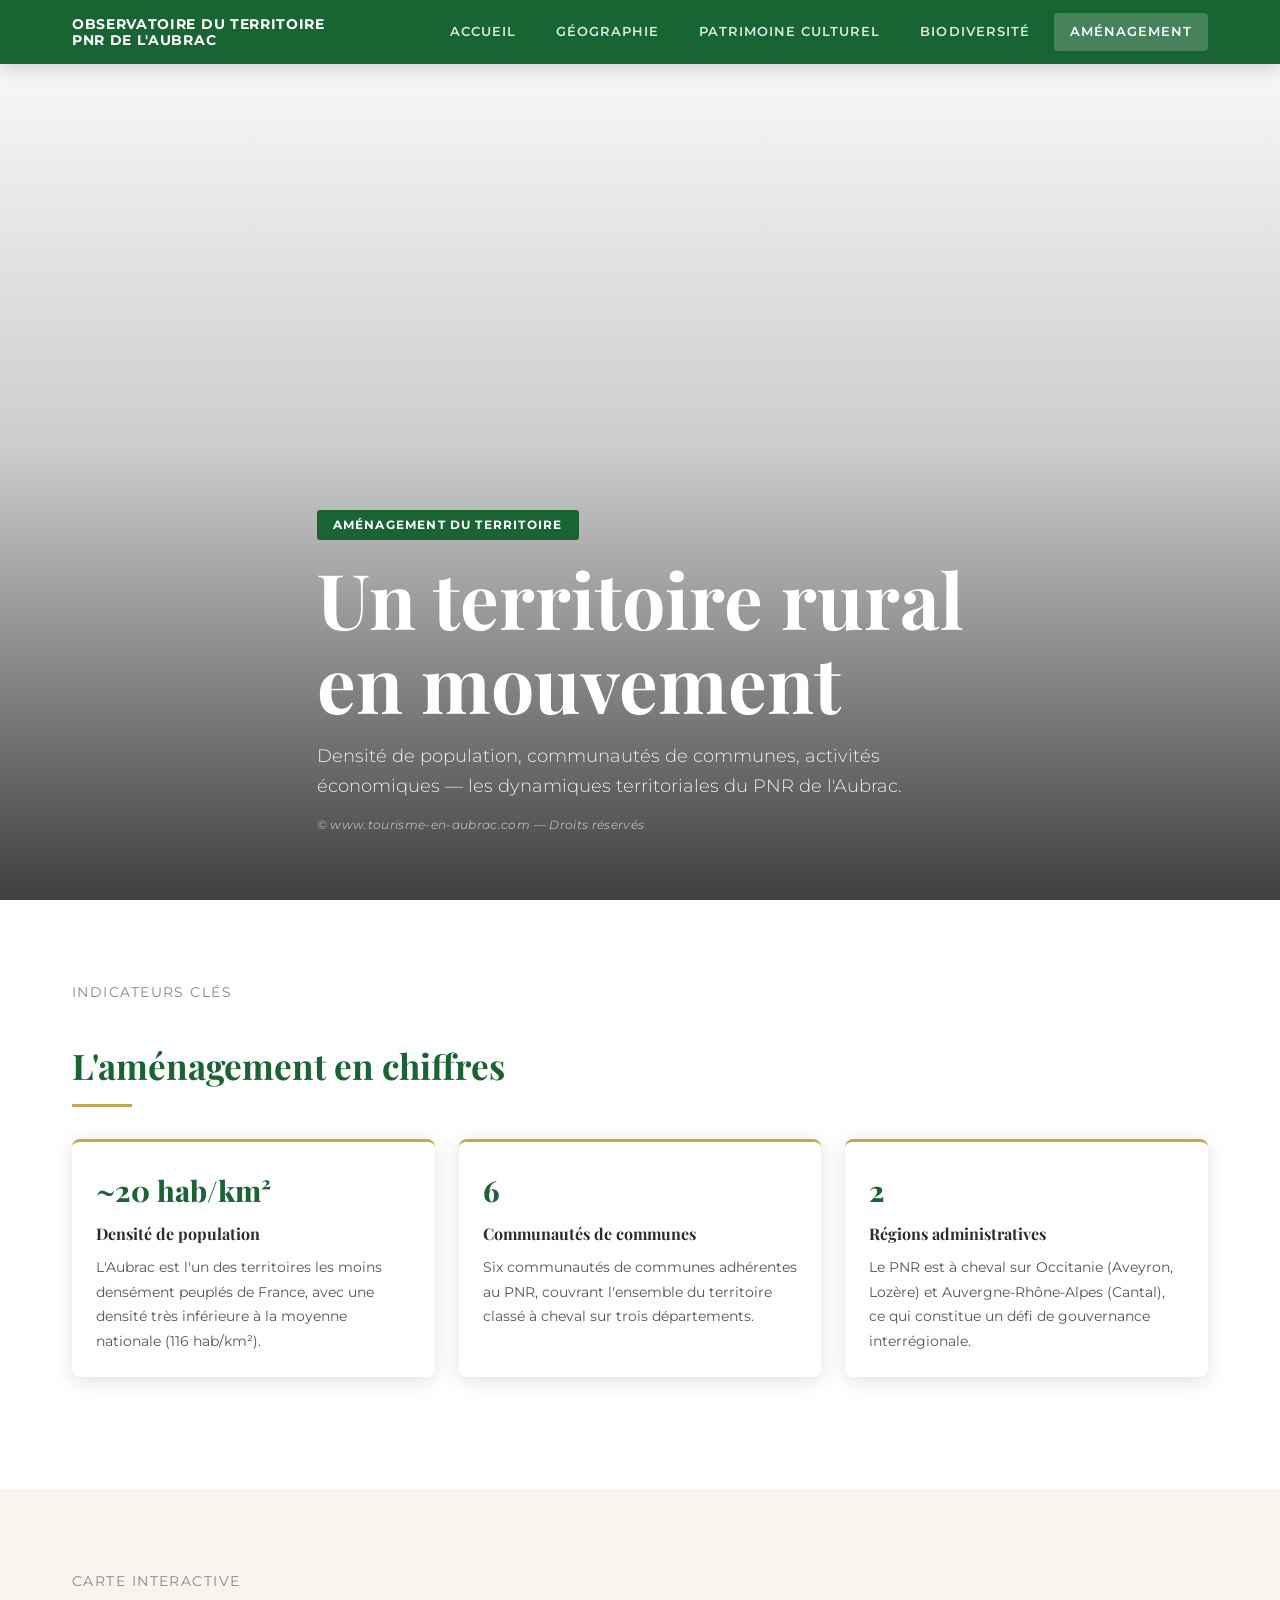
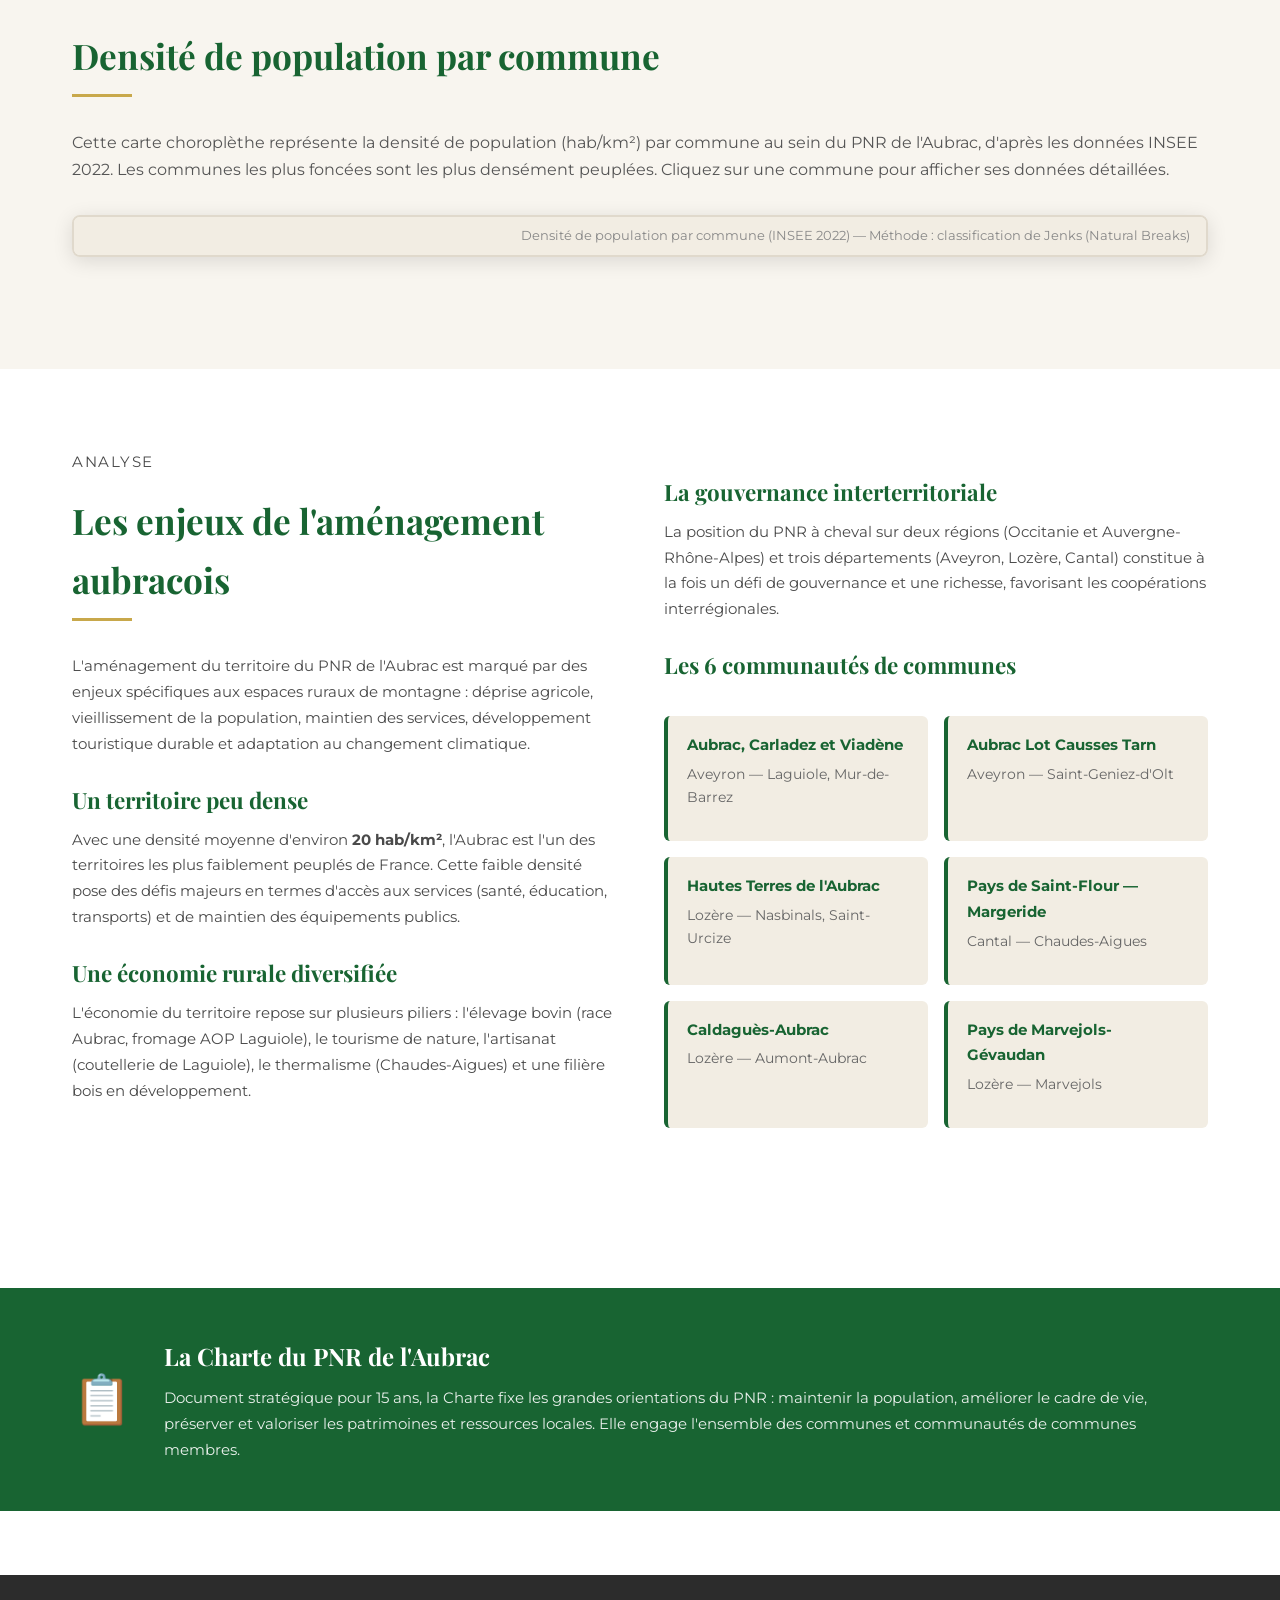
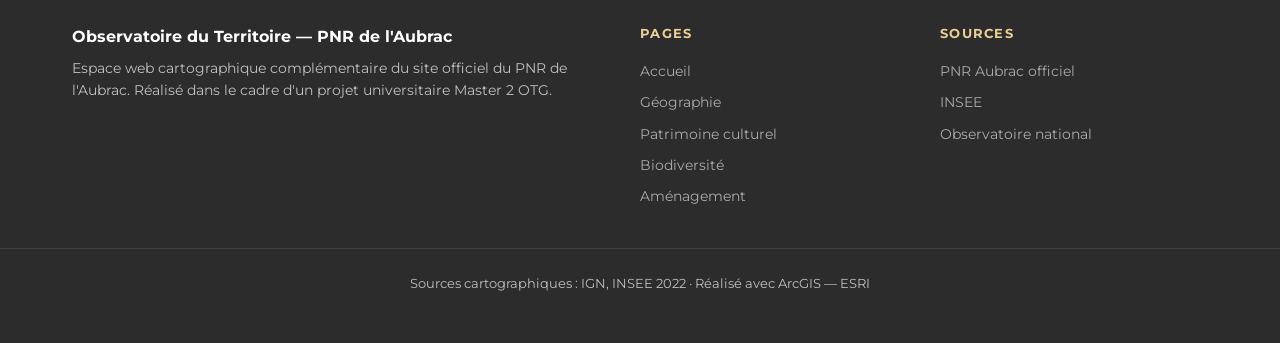
==== amenagement.html @ 27435a7b "Add files via upload" ====
<!DOCTYPE html>
<html lang="fr">
<head>
  <meta charset="UTF-8">
  <meta name="viewport" content="width=device-width, initial-scale=1.0">
  <title>Aménagement — Observatoire PNR Aubrac</title>
  <link rel="stylesheet" href="style.css">
  <script type="module" src="https://js.arcgis.com/5.0/embeddable-components/"></script>
  <style>
    .hero { background-image: url('amenagement.webp'); }
    .amenagement-grid {
      display: grid;
      grid-template-columns: repeat(3, 1fr);
      gap: 1.5rem;
      margin: 2rem 0;
    }
    .amen-card {
      background: var(--blanc);
      border-radius: 8px;
      padding: 1.5rem;
      box-shadow: var(--ombre);
      border-top: 3px solid var(--or-fonce);
    }
    .amen-card h4 {
      font-family: 'Playfair Display', serif;
      color: var(--anthracite);
      margin-bottom: 0.5rem;
    }
    .amen-card p { font-size: 0.9rem; color: #555; }
    .amen-card .amen-val {
      font-size: 1.8rem;
      font-weight: 800;
      color: var(--vert);
      font-family: 'Playfair Display', serif;
      margin-bottom: 0.3rem;
    }
    .epci-grid {
      display: grid;
      grid-template-columns: repeat(2, 1fr);
      gap: 1rem;
      margin: 2rem 0;
    }
    .epci-item {
      background: var(--fond2);
      border-radius: 6px;
      padding: 1rem 1.2rem;
      border-left: 4px solid var(--vert);
    }
    .epci-item h5 { font-size: 0.95rem; color: var(--vert); margin-bottom: 0.3rem; }
    .epci-item p { font-size: 0.85rem; color: #666; }
    @media (max-width: 768px) {
      .amenagement-grid { grid-template-columns: 1fr; }
      .epci-grid { grid-template-columns: 1fr; }
    }
  </style>
</head>
<body>

<nav>
  <div class="nav-inner">
    <a href="index.html" class="nav-logo">
      <span>Observatoire du Territoire<br>PNR de l'Aubrac</span>
    </a>
    <div class="nav-links">
      <a href="index.html">Accueil</a>
      <a href="geographie.html">Géographie</a>
      <a href="patrimoine.html">Patrimoine culturel</a>
      <a href="biodiversite.html">Biodiversité</a>
      <a href="amenagement.html" class="active">Aménagement</a>
    </div>
  </div>
</nav>

<div class="hero">
  <div class="hero-content">
    <div class="hero-tag">Aménagement du territoire</div>
    <h1>Un territoire rural<br>en mouvement</h1>
    <p>Densité de population, communautés de communes, activités économiques — les dynamiques territoriales du PNR de l'Aubrac.</p>
    <div class="hero-credit">© www.tourisme-en-aubrac.com — Droits réservés</div>
  </div>
</div>

<!-- INDICATEURS -->
<section>
  <div class="container">
    <p class="section-subtitle">Indicateurs clés</p>
    <h2 class="section-title">L'aménagement en chiffres</h2>
    <div class="divider"></div>
    <div class="amenagement-grid">
      <div class="amen-card">
        <div class="amen-val">~20 hab/km²</div>
        <h4>Densité de population</h4>
        <p>L'Aubrac est l'un des territoires les moins densément peuplés de France, avec une densité très inférieure à la moyenne nationale (116 hab/km²).</p>
      </div>
      <div class="amen-card">
        <div class="amen-val">6</div>
        <h4>Communautés de communes</h4>
        <p>Six communautés de communes adhérentes au PNR, couvrant l'ensemble du territoire classé à cheval sur trois départements.</p>
      </div>
      <div class="amen-card">
        <div class="amen-val">2</div>
        <h4>Régions administratives</h4>
        <p>Le PNR est à cheval sur Occitanie (Aveyron, Lozère) et Auvergne-Rhône-Alpes (Cantal), ce qui constitue un défi de gouvernance interrégionale.</p>
      </div>
    </div>
  </div>
</section>

<!-- CARTE DENSITE -->
<section class="bg-fond">
  <div class="container">
    <p class="section-subtitle">Carte interactive</p>
    <h2 class="section-title">Densité de population par commune</h2>
    <div class="divider"></div>
    <p style="margin-bottom: 1rem; color: #555;">Cette carte choroplèthe représente la densité de population (hab/km²) par commune au sein du PNR de l'Aubrac, d'après les données INSEE 2022. Les communes les plus foncées sont les plus densément peuplées. Cliquez sur une commune pour afficher ses données détaillées.</p>
    <div class="map-container">
      <arcgis-embedded-map style="height:560px;width:100%;" item-id="248b8f6dfb3a4e38876e20fac63f4cb3" theme="dark" heading-enabled legend-enabled time-zone-label-enabled center="2.738655872131836,44.64039317508612" scale="577790.554289" portal-url="https://unistra.maps.arcgis.com"></arcgis-embedded-map>
      <div class="map-caption">Densité de population par commune (INSEE 2022) — Méthode : classification de Jenks (Natural Breaks)</div>
    </div>
  </div>
</section>

<!-- TEXTE -->
<section>
  <div class="container">
    <div class="two-col">
      <div class="text-block">
        <p class="section-subtitle">Analyse</p>
        <h2 class="section-title">Les enjeux de l'aménagement aubracois</h2>
        <div class="divider"></div>
        <p>L'aménagement du territoire du PNR de l'Aubrac est marqué par des enjeux spécifiques aux espaces ruraux de montagne : déprise agricole, vieillissement de la population, maintien des services, développement touristique durable et adaptation au changement climatique.</p>
        <h3>Un territoire peu dense</h3>
        <p>Avec une densité moyenne d'environ <strong>20 hab/km²</strong>, l'Aubrac est l'un des territoires les plus faiblement peuplés de France. Cette faible densité pose des défis majeurs en termes d'accès aux services (santé, éducation, transports) et de maintien des équipements publics.</p>
        <h3>Une économie rurale diversifiée</h3>
        <p>L'économie du territoire repose sur plusieurs piliers : l'élevage bovin (race Aubrac, fromage AOP Laguiole), le tourisme de nature, l'artisanat (coutellerie de Laguiole), le thermalisme (Chaudes-Aigues) et une filière bois en développement.</p>
      </div>
      <div class="text-block">
        <h3>La gouvernance interterritoriale</h3>
        <p>La position du PNR à cheval sur deux régions (Occitanie et Auvergne-Rhône-Alpes) et trois départements (Aveyron, Lozère, Cantal) constitue à la fois un défi de gouvernance et une richesse, favorisant les coopérations interrégionales.</p>
        <h3>Les 6 communautés de communes</h3>
        <div class="epci-grid">
          <div class="epci-item">
            <h5>Aubrac, Carladez et Viadène</h5>
            <p>Aveyron — Laguiole, Mur-de-Barrez</p>
          </div>
          <div class="epci-item">
            <h5>Aubrac Lot Causses Tarn</h5>
            <p>Aveyron — Saint-Geniez-d'Olt</p>
          </div>
          <div class="epci-item">
            <h5>Hautes Terres de l'Aubrac</h5>
            <p>Lozère — Nasbinals, Saint-Urcize</p>
          </div>
          <div class="epci-item">
            <h5>Pays de Saint-Flour — Margeride</h5>
            <p>Cantal — Chaudes-Aigues</p>
          </div>
          <div class="epci-item">
            <h5>Caldaguès-Aubrac</h5>
            <p>Lozère — Aumont-Aubrac</p>
          </div>
          <div class="epci-item">
            <h5>Pays de Marvejols-Gévaudan</h5>
            <p>Lozère — Marvejols</p>
          </div>
        </div>
      </div>
    </div>
  </div>
</section>

<!-- CHARTE PNR -->
<div class="info-band">
  <div class="container">
    <div class="info-band-icon">📋</div>
    <div>
      <h3>La Charte du PNR de l'Aubrac</h3>
      <p>Document stratégique pour 15 ans, la Charte fixe les grandes orientations du PNR : maintenir la population, améliorer le cadre de vie, préserver et valoriser les patrimoines et ressources locales. Elle engage l'ensemble des communes et communautés de communes membres.</p>
    </div>
  </div>
</div>

<footer>
  <div class="footer-inner">
    <div class="footer-brand">
      <h4>Observatoire du Territoire — PNR de l'Aubrac</h4>
      <p>Espace web cartographique complémentaire du site officiel du PNR de l'Aubrac. Réalisé dans le cadre d'un projet universitaire Master 2 OTG.</p>
    </div>
    <div class="footer-links">
      <h5>Pages</h5>
      <a href="index.html">Accueil</a>
      <a href="geographie.html">Géographie</a>
      <a href="patrimoine.html">Patrimoine culturel</a>
      <a href="biodiversite.html">Biodiversité</a>
      <a href="amenagement.html">Aménagement</a>
    </div>
    <div class="footer-links">
      <h5>Sources</h5>
      <a href="https://www.parc-naturel-aubrac.fr" target="_blank">PNR Aubrac officiel</a>
      <a href="https://www.insee.fr" target="_blank">INSEE</a>
      <a href="https://www.observatoire-des-territoires.gouv.fr" target="_blank">Observatoire national</a>
    </div>
  </div>
  <div class="footer-bottom">
    <p>Sources cartographiques : IGN, INSEE 2022 · Réalisé avec ArcGIS — ESRI</p>
  </div>
</footer>

<script src="nav.js"></script>
</body>
</html>
---- style.css ----
@import url('https://fonts.googleapis.com/css2?family=Montserrat:wght@300;400;500;600;700;800&family=Playfair+Display:ital,wght@0,400;0,700;1,400&display=swap');

:root {
  --vert: #186432;
  --vert-fonce: #0f4020;
  --vert-clair: #2a9d4e;
  --or: #EAD096;
  --or-fonce: #c8a84b;
  --anthracite: #2C2C2C;
  --gris: #363636;
  --blanc: #FFFFFF;
  --fond: #f8f5ef;
  --fond2: #f2ede3;
  --ombre: 0 4px 20px rgba(0,0,0,0.12);
  --transition: all 0.3s ease;
}

* { margin: 0; padding: 0; box-sizing: border-box; }
html { scroll-behavior: smooth; }
body { font-family: 'Montserrat', sans-serif; color: var(--gris); background: var(--blanc); line-height: 1.7; }

/* NAV */
nav {
  position: fixed; top: 0; left: 0; right: 0; z-index: 1000;
  background: var(--vert);
  box-shadow: 0 2px 20px rgba(0,0,0,0.2);
}
.nav-inner {
  max-width: 1200px; margin: 0 auto;
  display: flex; align-items: center; justify-content: space-between;
  padding: 0 2rem; height: 64px;
}
.nav-logo {
  display: flex; align-items: center; gap: 12px;
  text-decoration: none; color: var(--blanc);
}
.nav-logo img { height: 40px; }
.nav-logo span { font-weight: 700; font-size: 0.85rem; letter-spacing: 0.05em; text-transform: uppercase; line-height: 1.2; }
.nav-links { display: flex; gap: 0.5rem; }
.nav-links a {
  color: rgba(255,255,255,0.85); text-decoration: none;
  padding: 0.5rem 1rem; border-radius: 4px;
  font-size: 0.8rem; font-weight: 600; letter-spacing: 0.08em; text-transform: uppercase;
  transition: var(--transition);
}
.nav-links a:hover, .nav-links a.active {
  background: rgba(255,255,255,0.15); color: var(--blanc);
}
.nav-links a.active { background: rgba(255,255,255,0.2); }

/* HERO */
.hero {
  height: 100vh; min-height: 600px;
  background-size: cover; background-position: center; background-attachment: fixed;
  position: relative; display: flex; align-items: flex-end;
  padding-bottom: 4rem;
}
.hero::before {
  content: ''; position: absolute; inset: 0;
  background: linear-gradient(to top, rgba(0,0,0,0.75) 0%, rgba(0,0,0,0.2) 50%, transparent 100%);
}
.hero-content { position: relative; max-width: 1200px; margin: 0 auto; padding: 0 2rem; color: var(--blanc); }
.hero-tag {
  display: inline-block; background: var(--vert); color: var(--blanc);
  padding: 0.3rem 1rem; border-radius: 3px;
  font-size: 0.75rem; font-weight: 700; letter-spacing: 0.1em; text-transform: uppercase;
  margin-bottom: 1rem;
}
.hero h1 { font-family: 'Playfair Display', serif; font-size: clamp(2.5rem, 6vw, 5rem); line-height: 1.1; margin-bottom: 1rem; }
.hero p { font-size: 1.1rem; max-width: 600px; opacity: 0.9; font-weight: 300; }
.hero-credit {
  margin-top: 1rem;
  font-size: 0.72rem;
  opacity: 0.6;
  font-style: italic;
  letter-spacing: 0.03em;
}

/* SECTIONS */
section { padding: 5rem 0; }
.container { max-width: 1200px; margin: 0 auto; padding: 0 2rem; }
.section-title {
  font-family: 'Playfair Display', serif;
  font-size: 2.2rem; color: var(--vert); margin-bottom: 0.5rem;
}
.section-subtitle { color: #888; font-size: 0.9rem; letter-spacing: 0.1em; text-transform: uppercase; margin-bottom: 2rem; }
.divider { width: 60px; height: 3px; background: var(--or-fonce); margin-bottom: 2rem; }

/* CARDS */
.cards-grid { display: grid; grid-template-columns: repeat(auto-fit, minmax(280px, 1fr)); gap: 1.5rem; margin-top: 2rem; }
.card {
  background: var(--blanc); border-radius: 8px;
  box-shadow: var(--ombre); overflow: hidden;
  transition: var(--transition); text-decoration: none; color: inherit;
}
.card:hover { transform: translateY(-4px); box-shadow: 0 12px 40px rgba(0,0,0,0.15); }
.card-img { height: 200px; background-size: cover; background-position: center; }
.card-body { padding: 1.5rem; }
.card-tag { font-size: 0.7rem; font-weight: 700; letter-spacing: 0.1em; text-transform: uppercase; color: var(--vert); margin-bottom: 0.5rem; }
.card-title { font-family: 'Playfair Display', serif; font-size: 1.3rem; color: var(--anthracite); margin-bottom: 0.5rem; }
.card-text { font-size: 0.9rem; color: #666; }
.card-arrow { display: inline-flex; align-items: center; gap: 0.5rem; margin-top: 1rem; font-size: 0.85rem; font-weight: 600; color: var(--vert); }

/* IFRAME */
.map-container {
  border-radius: 8px; overflow: hidden;
  box-shadow: var(--ombre); margin: 2rem 0;
  border: 2px solid #e0d9cc;
}
.map-container iframe { width: 100%; display: block; border: none; }
.map-caption { font-size: 0.8rem; color: #888; text-align: right; padding: 0.5rem 1rem; background: var(--fond2); }

/* TWO-COL */
.two-col { display: grid; grid-template-columns: 1fr 1fr; gap: 3rem; align-items: start; }
.two-col-wide { display: grid; grid-template-columns: 1fr 2fr; gap: 3rem; align-items: start; }
@media (max-width: 768px) {
  .two-col, .two-col-wide { grid-template-columns: 1fr; }
  .nav-links { display: none; }
}

/* CHIFFRES CLES */
.stats-grid { display: grid; grid-template-columns: repeat(auto-fit, minmax(160px, 1fr)); gap: 1rem; margin: 2rem 0; }
.stat-card {
  background: var(--vert); color: var(--blanc);
  padding: 1.5rem 1rem; border-radius: 8px; text-align: center;
}
.stat-number { font-family: 'Playfair Display', serif; font-size: 2.5rem; font-weight: 700; color: var(--or); line-height: 1; }
.stat-unit { font-size: 1rem; color: var(--or); }
.stat-label { font-size: 0.75rem; text-transform: uppercase; letter-spacing: 0.08em; margin-top: 0.5rem; opacity: 0.85; }

/* TEXTE */
.text-block p { margin-bottom: 1rem; font-size: 0.95rem; color: #4a4a4a; }
.text-block h3 { font-family: 'Playfair Display', serif; font-size: 1.4rem; color: var(--vert); margin: 1.5rem 0 0.5rem; }
.text-block ul { padding-left: 1.5rem; margin-bottom: 1rem; }
.text-block ul li { margin-bottom: 0.4rem; font-size: 0.95rem; }

/* BANDEAU INFO */
.info-band {
  background: var(--vert); color: var(--blanc);
  padding: 3rem 0; margin: 3rem 0;
}
.info-band .container { display: flex; align-items: center; gap: 2rem; }
.info-band-icon { font-size: 3rem; flex-shrink: 0; }
.info-band h3 { font-family: 'Playfair Display', serif; font-size: 1.5rem; margin-bottom: 0.5rem; }
.info-band p { opacity: 0.9; font-size: 0.95rem; }

/* FOOTER */
footer {
  background: var(--anthracite); color: rgba(255,255,255,0.7);
  padding: 3rem 0; margin-top: 4rem;
}
.footer-inner {
  max-width: 1200px; margin: 0 auto; padding: 0 2rem;
  display: grid; grid-template-columns: 2fr 1fr 1fr; gap: 2rem;
}
.footer-brand h4 { color: var(--blanc); font-size: 1rem; margin-bottom: 0.5rem; }
.footer-brand p { font-size: 0.85rem; line-height: 1.6; }
.footer-links h5 { color: var(--or); font-size: 0.8rem; text-transform: uppercase; letter-spacing: 0.1em; margin-bottom: 1rem; }
.footer-links a { display: block; color: rgba(255,255,255,0.6); text-decoration: none; font-size: 0.85rem; margin-bottom: 0.5rem; transition: var(--transition); }
.footer-links a:hover { color: var(--blanc); }
.footer-bottom { border-top: 1px solid rgba(255,255,255,0.1); margin-top: 2rem; padding-top: 1.5rem; text-align: center; font-size: 0.8rem; }
@media (max-width: 768px) { .footer-inner { grid-template-columns: 1fr; } }

/* BG SECTIONS */
.bg-fond { background: var(--fond); }
.bg-fond2 { background: var(--fond2); }
.bg-vert { background: var(--vert); color: var(--blanc); }
.bg-vert .section-title { color: var(--or); }

/* BADGE */
.badge {
  display: inline-block; padding: 0.3rem 0.8rem; border-radius: 20px;
  font-size: 0.75rem; font-weight: 600; letter-spacing: 0.05em;
}
.badge-vert { background: rgba(24,100,50,0.1); color: var(--vert); }
.badge-or { background: rgba(234,208,150,0.3); color: #7a6020; }
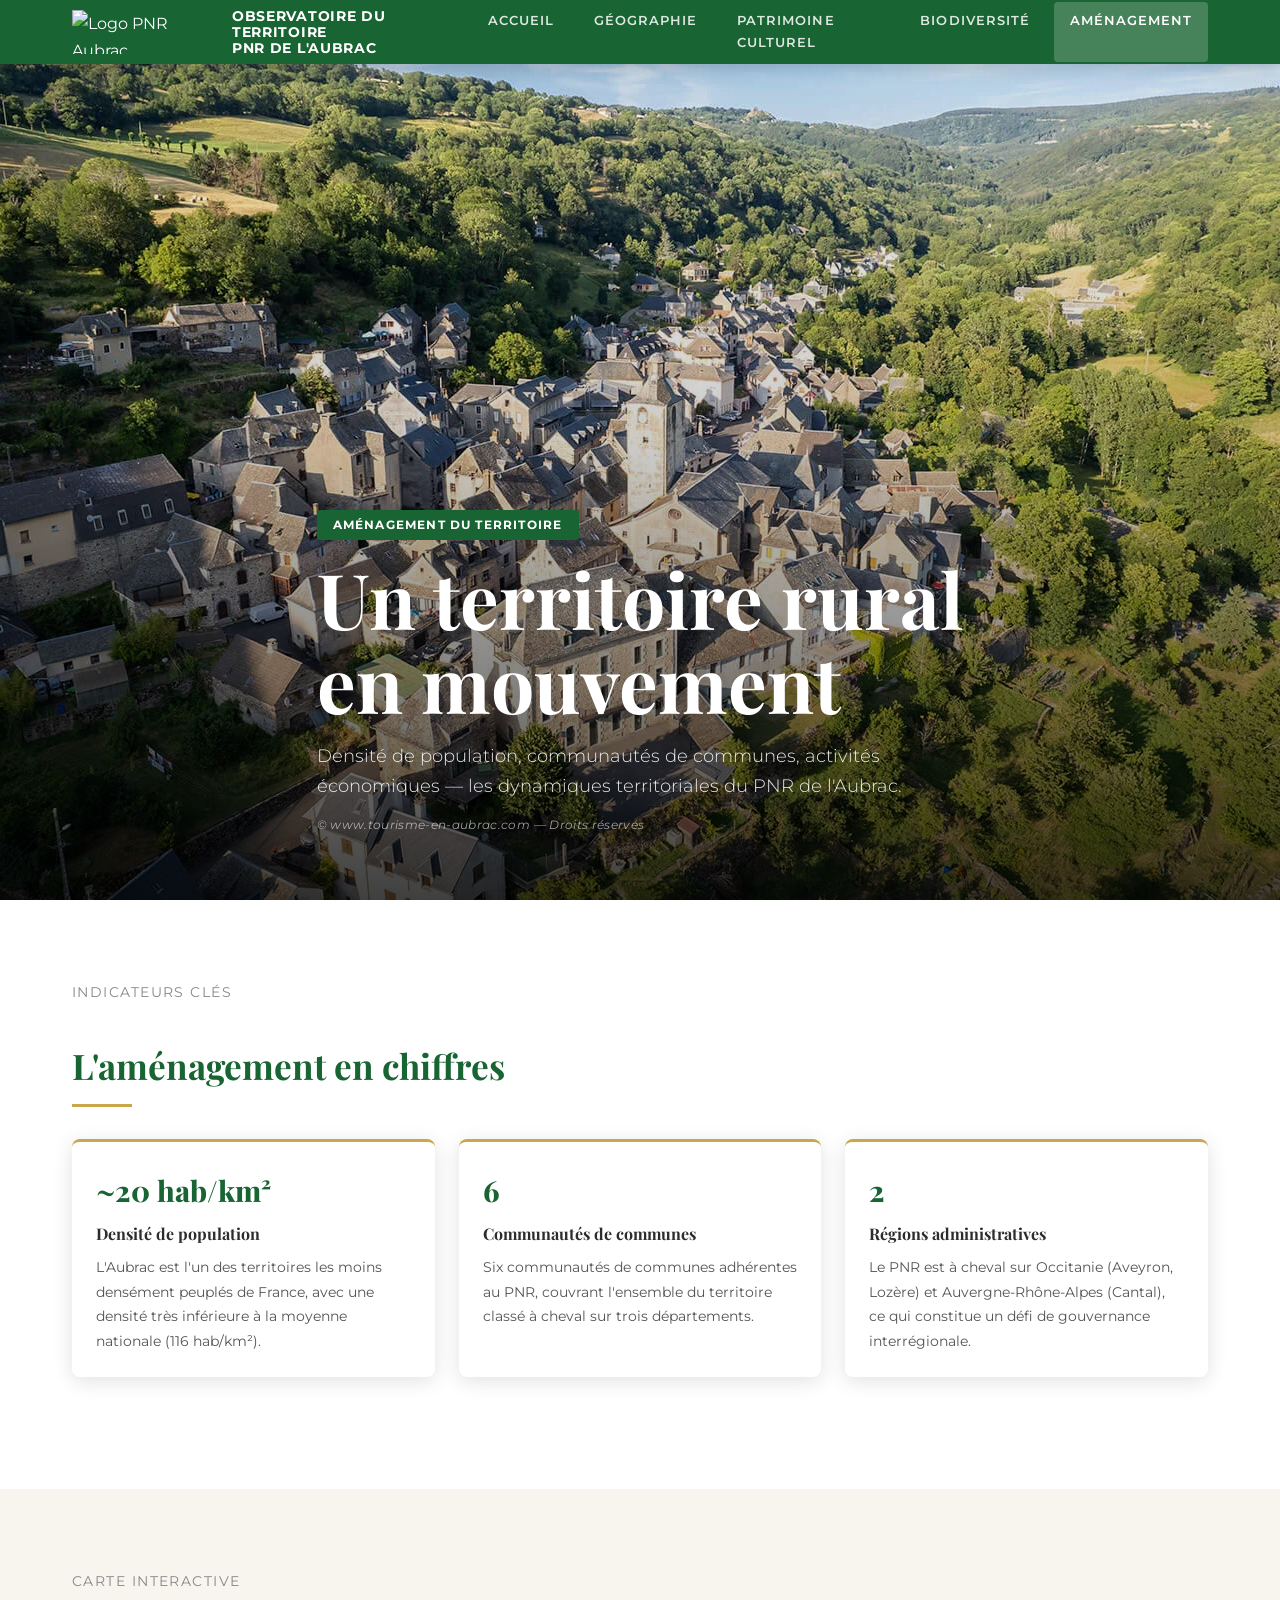
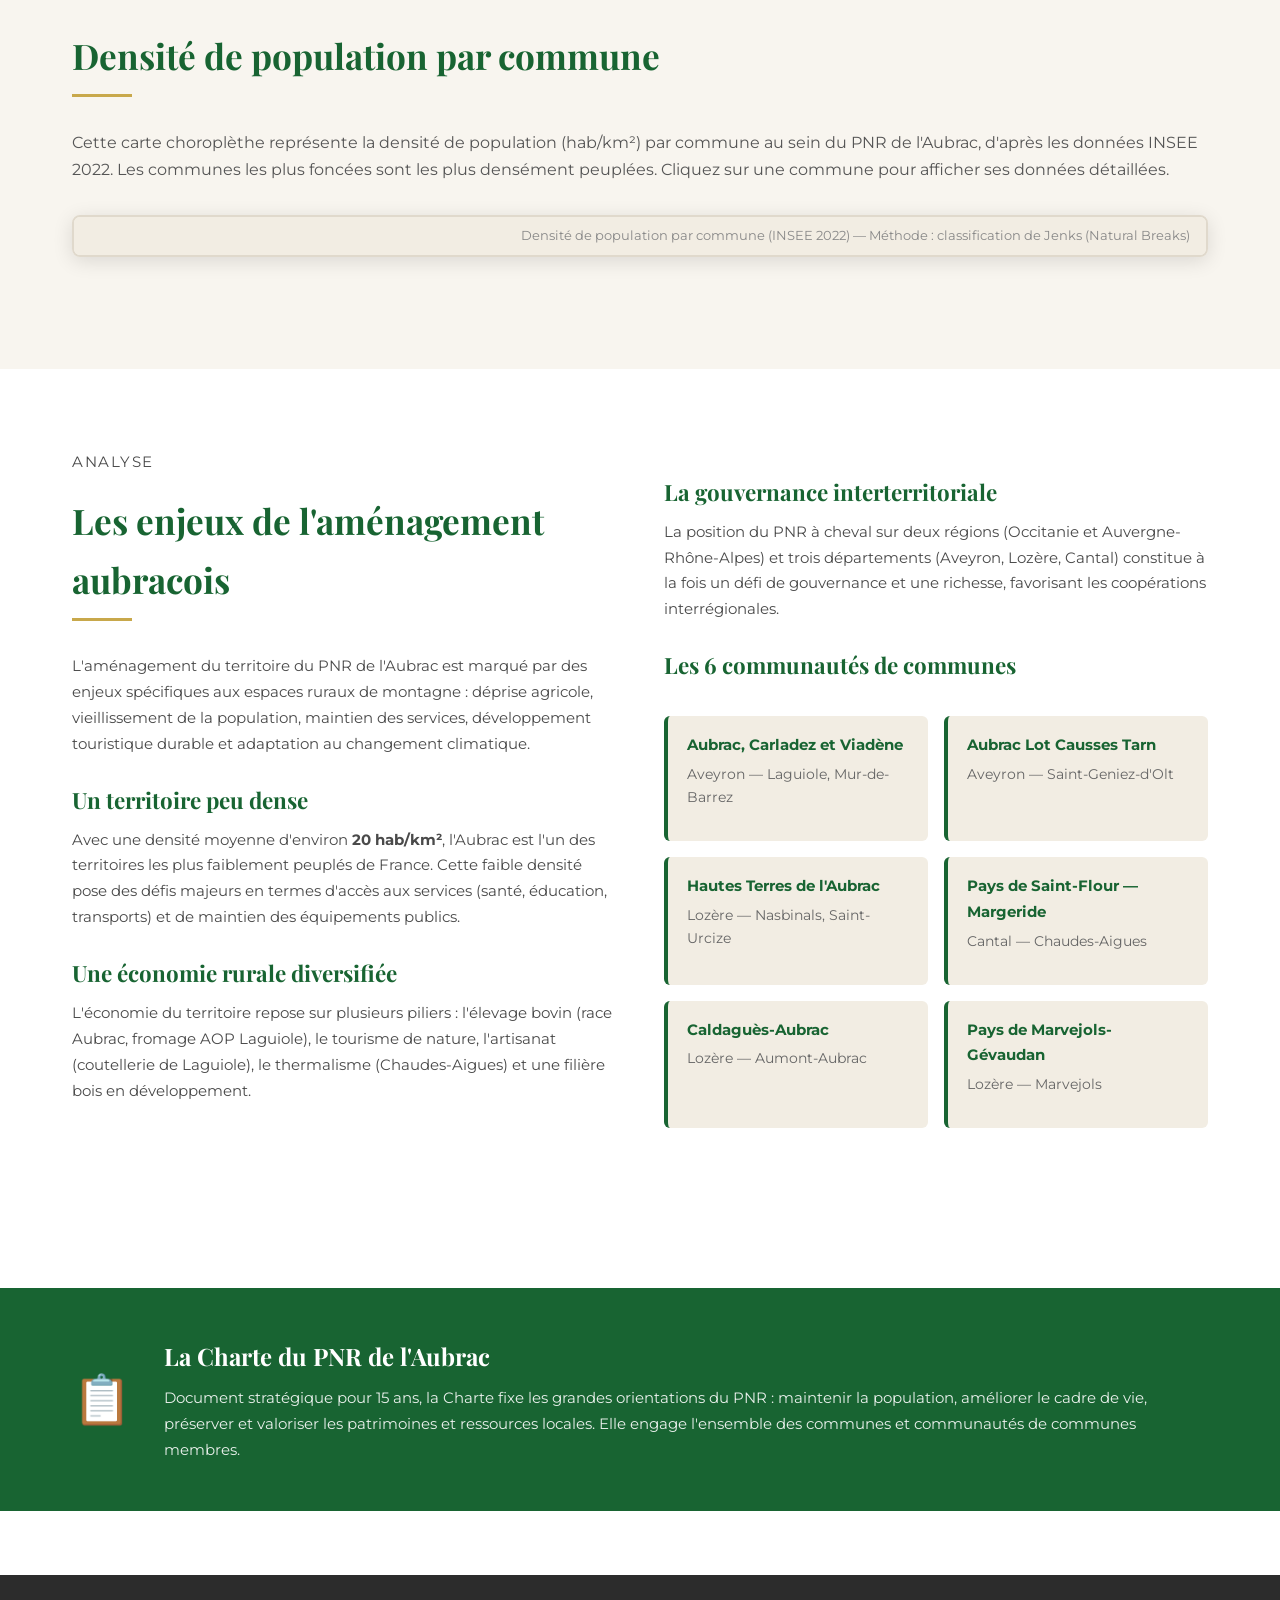
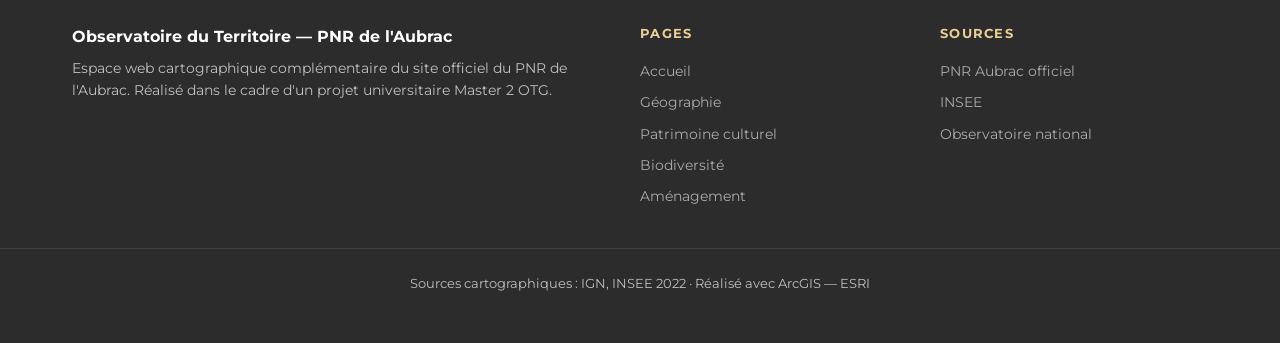
==== commit e903d9ea: "Add files via upload" ====
--- a/amenagement.html
+++ b/amenagement.html
@@ -7,7 +7,7 @@
   <link rel="stylesheet" href="style.css">
   <script type="module" src="https://js.arcgis.com/5.0/embeddable-components/"></script>
   <style>
-    .hero { background-image: url('amenagement.webp'); }
+    .hero { background-image: url('pictures/amenagement.webp'); }
     .amenagement-grid {
       display: grid;
       grid-template-columns: repeat(3, 1fr);
@@ -59,6 +59,7 @@
 <nav>
   <div class="nav-inner">
     <a href="index.html" class="nav-logo">
+      <img src="pictures/logo-pnr-aubrac.png" alt="Logo PNR Aubrac" style="height:44px; width:auto;">
       <span>Observatoire du Territoire<br>PNR de l'Aubrac</span>
     </a>
     <div class="nav-links">
@@ -114,7 +115,7 @@
     <div class="divider"></div>
     <p style="margin-bottom: 1rem; color: #555;">Cette carte choroplèthe représente la densité de population (hab/km²) par commune au sein du PNR de l'Aubrac, d'après les données INSEE 2022. Les communes les plus foncées sont les plus densément peuplées. Cliquez sur une commune pour afficher ses données détaillées.</p>
     <div class="map-container">
-      <arcgis-embedded-map style="height:560px;width:100%;" item-id="248b8f6dfb3a4e38876e20fac63f4cb3" theme="dark" heading-enabled legend-enabled time-zone-label-enabled center="2.738655872131836,44.64039317508612" scale="577790.554289" portal-url="https://unistra.maps.arcgis.com"></arcgis-embedded-map>
+      <arcgis-embedded-map style="height:700px;width:100%;" item-id="248b8f6dfb3a4e38876e20fac63f4cb3" theme="dark" heading-enabled legend-enabled time-zone-label-enabled center="3.035973377014897,44.65749058646866" scale="577790.554289" portal-url="https://unistra.maps.arcgis.com"></arcgis-embedded-map>
       <div class="map-caption">Densité de population par commune (INSEE 2022) — Méthode : classification de Jenks (Natural Breaks)</div>
     </div>
   </div>
--- a/style.css
+++ b/style.css
@@ -174,3 +174,9 @@
 }
 .badge-vert { background: rgba(24,100,50,0.1); color: var(--vert); }
 .badge-or { background: rgba(234,208,150,0.3); color: #7a6020; }
+
+/* Full-width map sections (dashboard, storymap) */
+.map-fullwidth {
+  width: 100%;
+  margin: 1rem 0 0;
+}
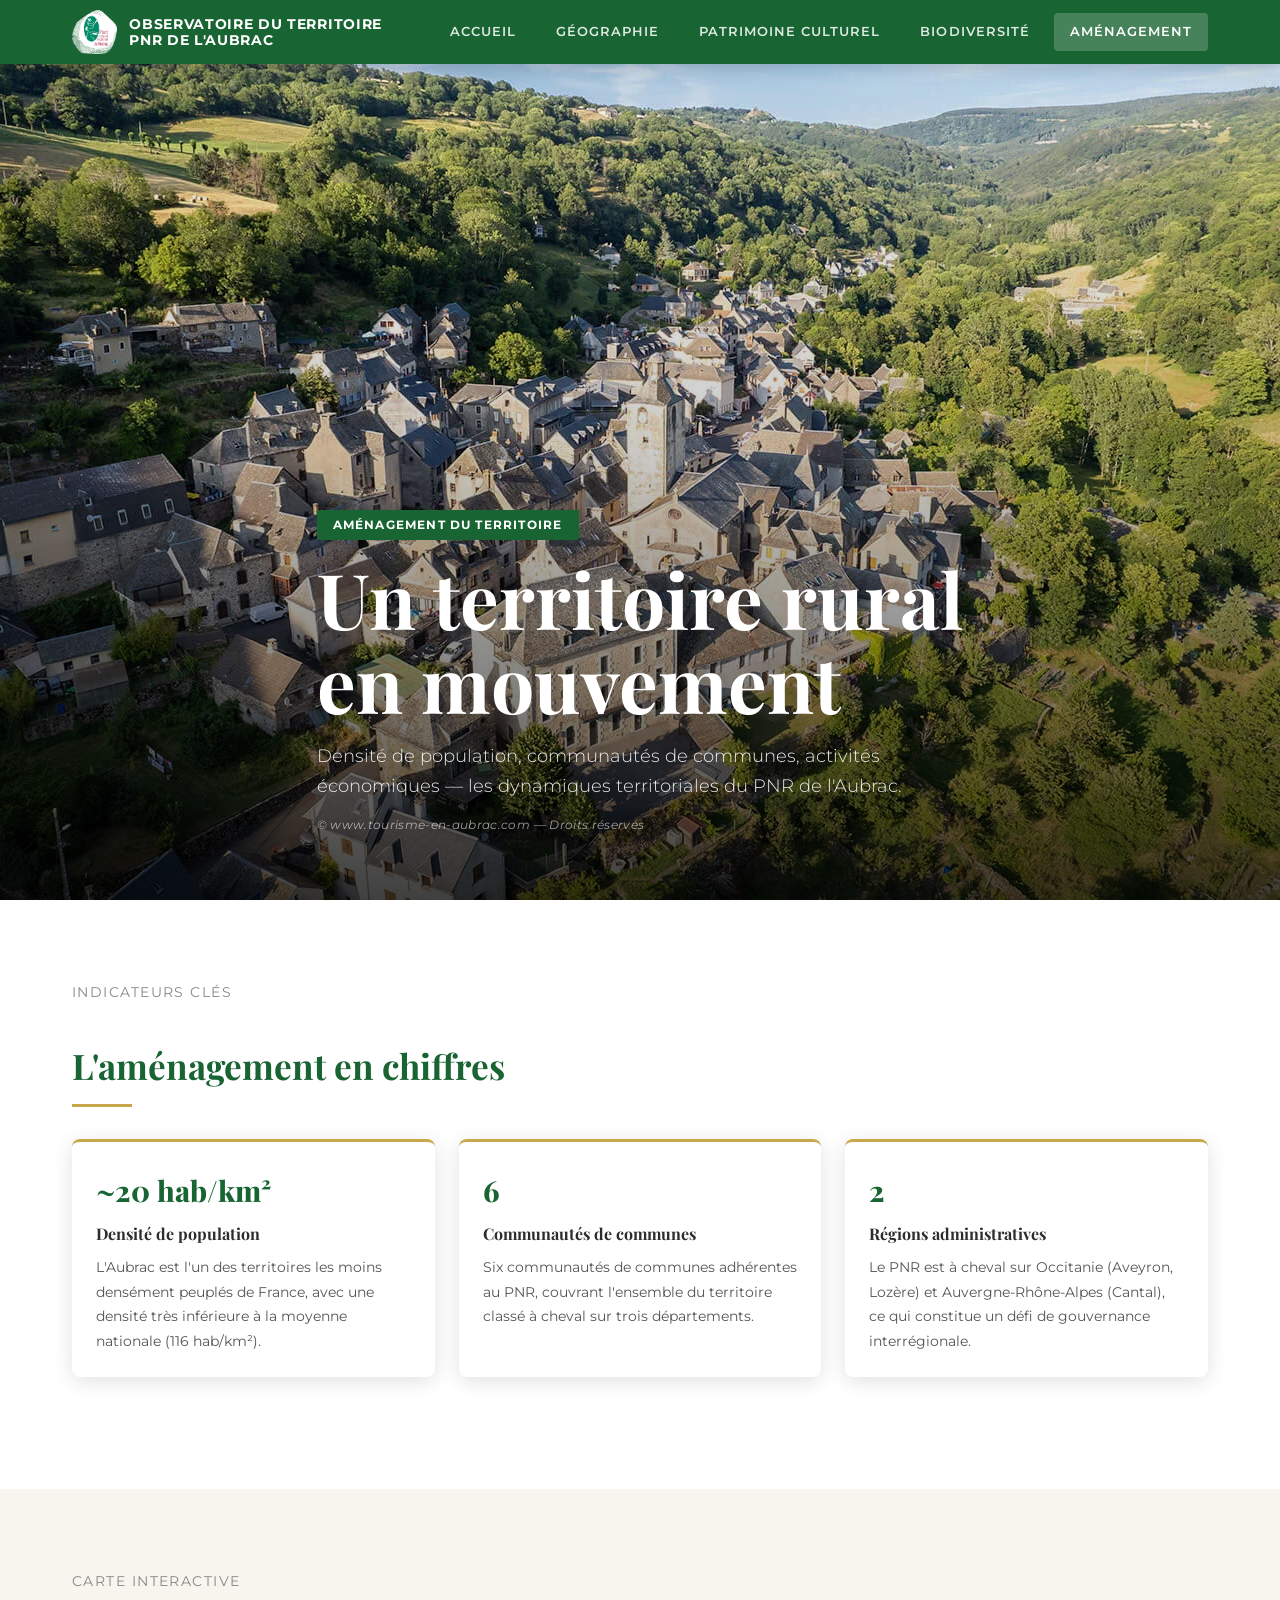
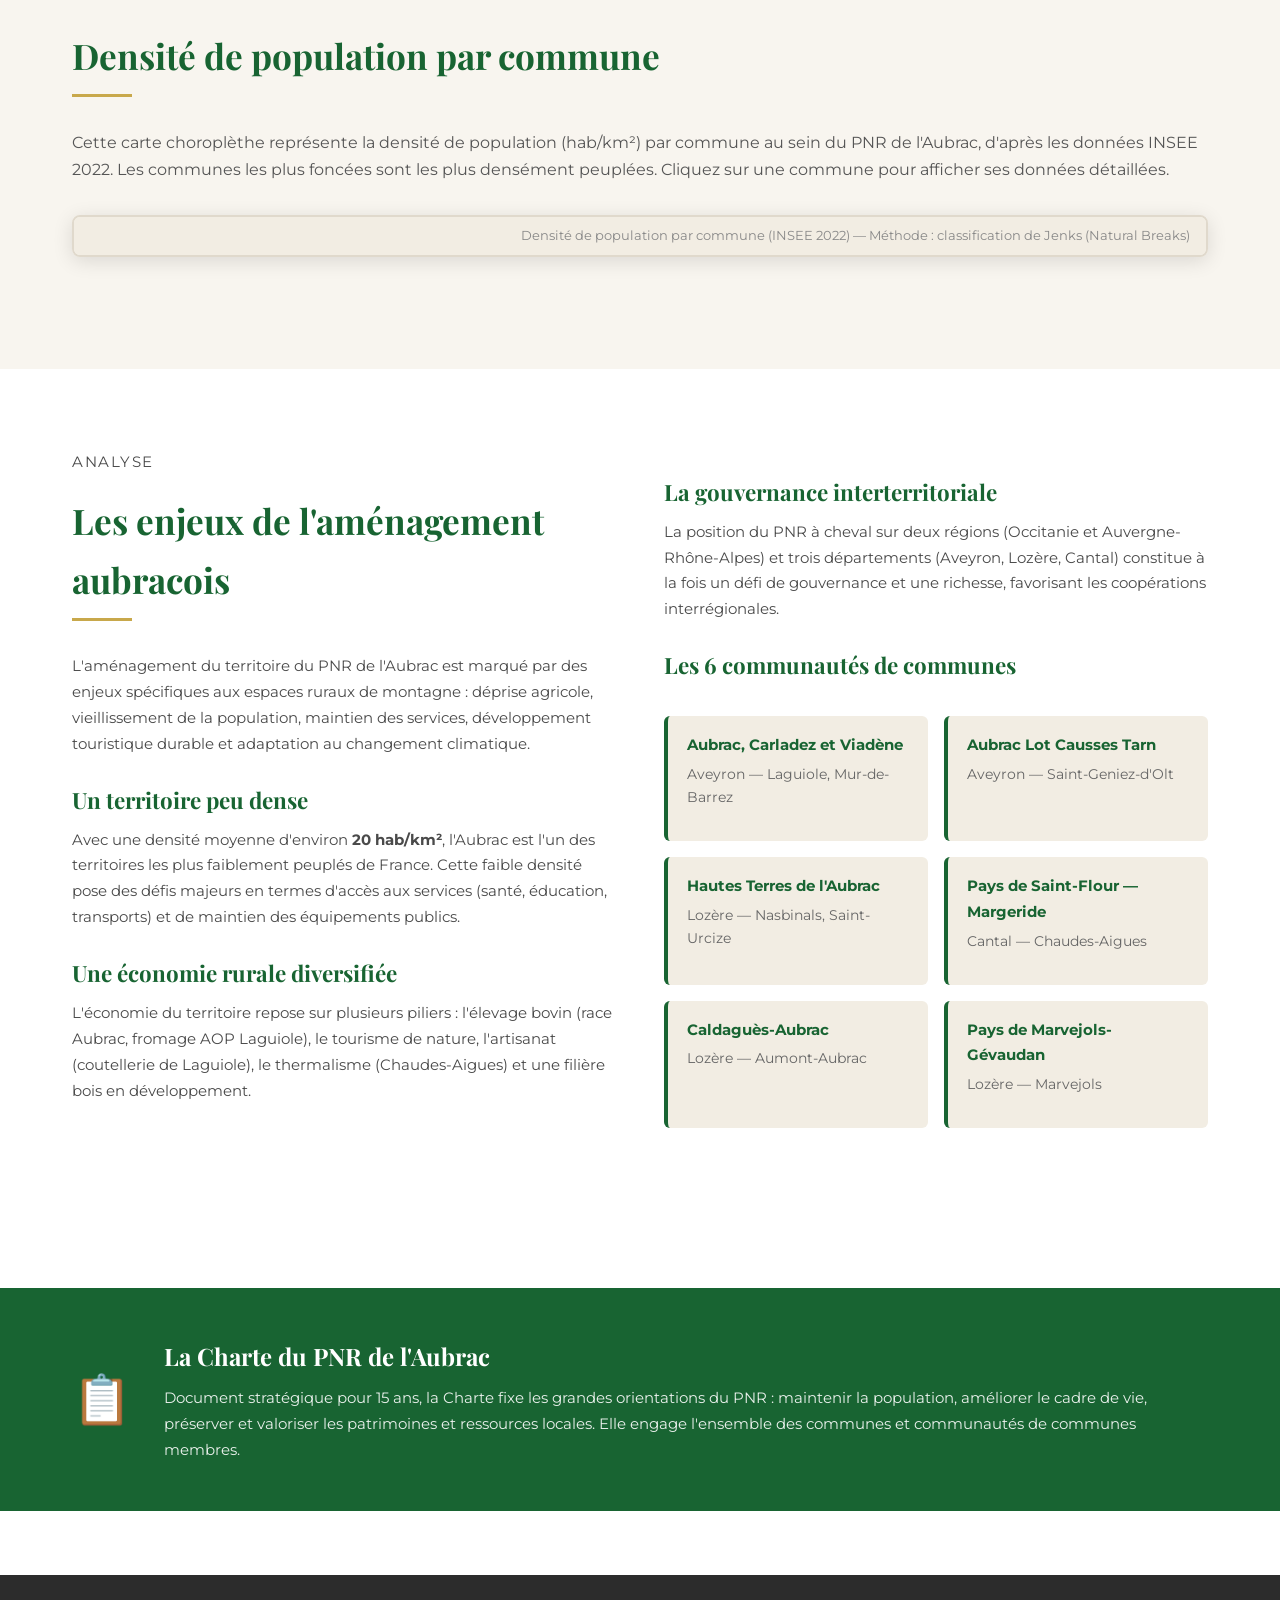
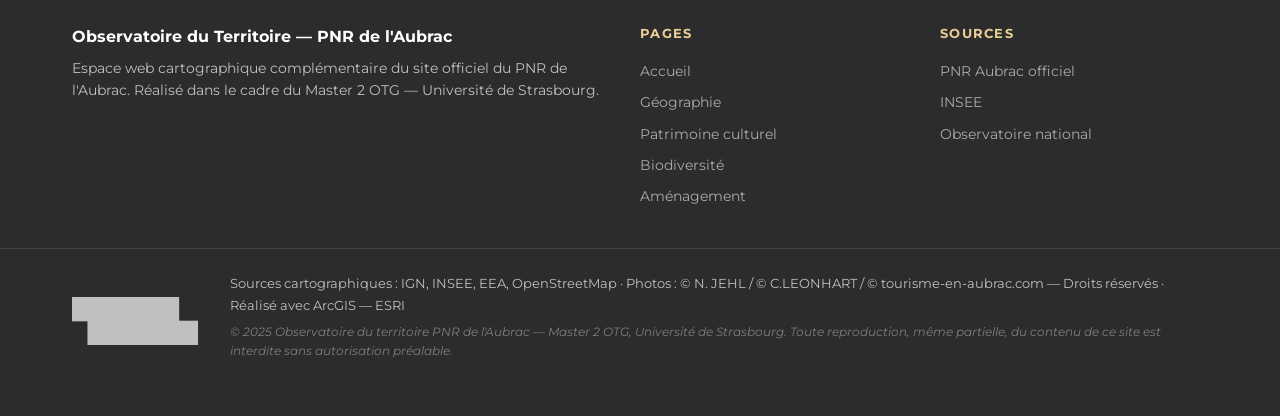
==== commit 07cb33e0: "Add files via upload" ====
--- a/amenagement.html
+++ b/amenagement.html
@@ -59,7 +59,7 @@
 <nav>
   <div class="nav-inner">
     <a href="index.html" class="nav-logo">
-      <img src="pictures/logo-pnr-aubrac.png" alt="Logo PNR Aubrac" style="height:44px; width:auto;">
+      <img src="logo-pnr-aubrac.png" alt="Logo PNR Aubrac" style="height:44px; width:auto;">
       <span>Observatoire du Territoire<br>PNR de l'Aubrac</span>
     </a>
     <div class="nav-links">
@@ -185,7 +185,7 @@
   <div class="footer-inner">
     <div class="footer-brand">
       <h4>Observatoire du Territoire — PNR de l'Aubrac</h4>
-      <p>Espace web cartographique complémentaire du site officiel du PNR de l'Aubrac. Réalisé dans le cadre d'un projet universitaire Master 2 OTG.</p>
+      <p>Espace web cartographique complémentaire du site officiel du PNR de l'Aubrac. Réalisé dans le cadre du Master 2 OTG — Université de Strasbourg.</p>
     </div>
     <div class="footer-links">
       <h5>Pages</h5>
@@ -203,7 +203,13 @@
     </div>
   </div>
   <div class="footer-bottom">
-    <p>Sources cartographiques : IGN, INSEE 2022 · Réalisé avec ArcGIS — ESRI</p>
+    <div class="footer-bottom-inner">
+      <img src="Universite_de_Strasbourg.png" alt="Université de Strasbourg" class="footer-unistra-logo">
+      <div class="footer-bottom-text">
+        <p>Sources cartographiques : IGN, INSEE, EEA, OpenStreetMap · Photos : © N. JEHL / © C.LEONHART / © tourisme-en-aubrac.com — Droits réservés · Réalisé avec ArcGIS — ESRI</p>
+        <p class="footer-copyright">© 2025 Observatoire du territoire PNR de l'Aubrac — Master 2 OTG, Université de Strasbourg. Toute reproduction, même partielle, du contenu de ce site est interdite sans autorisation préalable.</p>
+      </div>
+    </div>
   </div>
 </footer>
 
--- a/style.css
+++ b/style.css
@@ -37,11 +37,12 @@
 .nav-logo img { height: 40px; }
 .nav-logo span { font-weight: 700; font-size: 0.85rem; letter-spacing: 0.05em; text-transform: uppercase; line-height: 1.2; }
 .nav-links { display: flex; gap: 0.5rem; }
+.nav-logo img { height: 44px; width: auto; flex-shrink: 0; }
 .nav-links a {
   color: rgba(255,255,255,0.85); text-decoration: none;
   padding: 0.5rem 1rem; border-radius: 4px;
   font-size: 0.8rem; font-weight: 600; letter-spacing: 0.08em; text-transform: uppercase;
-  transition: var(--transition);
+  transition: var(--transition); white-space: nowrap;
 }
 .nav-links a:hover, .nav-links a.active {
   background: rgba(255,255,255,0.15); color: var(--blanc);
@@ -158,7 +159,13 @@
 .footer-links h5 { color: var(--or); font-size: 0.8rem; text-transform: uppercase; letter-spacing: 0.1em; margin-bottom: 1rem; }
 .footer-links a { display: block; color: rgba(255,255,255,0.6); text-decoration: none; font-size: 0.85rem; margin-bottom: 0.5rem; transition: var(--transition); }
 .footer-links a:hover { color: var(--blanc); }
-.footer-bottom { border-top: 1px solid rgba(255,255,255,0.1); margin-top: 2rem; padding-top: 1.5rem; text-align: center; font-size: 0.8rem; }
+.footer-bottom { border-top: 1px solid rgba(255,255,255,0.1); margin-top: 2rem; padding-top: 1.5rem; }
+.footer-bottom-inner { display: flex; align-items: center; gap: 2rem; max-width: 1200px; margin: 0 auto; padding: 0 2rem; }
+.footer-unistra-logo { height: 48px; width: auto; filter: brightness(0) invert(1); opacity: 0.7; flex-shrink: 0; }
+.footer-bottom-text { flex: 1; }
+.footer-bottom-text p { font-size: 0.8rem; text-align: left; margin-bottom: 0.4rem; }
+.footer-copyright { font-size: 0.72rem !important; opacity: 0.55; font-style: italic; }
+@media (max-width: 768px) { .footer-bottom-inner { flex-direction: column; gap: 1rem; } }
 @media (max-width: 768px) { .footer-inner { grid-template-columns: 1fr; } }
 
 /* BG SECTIONS */
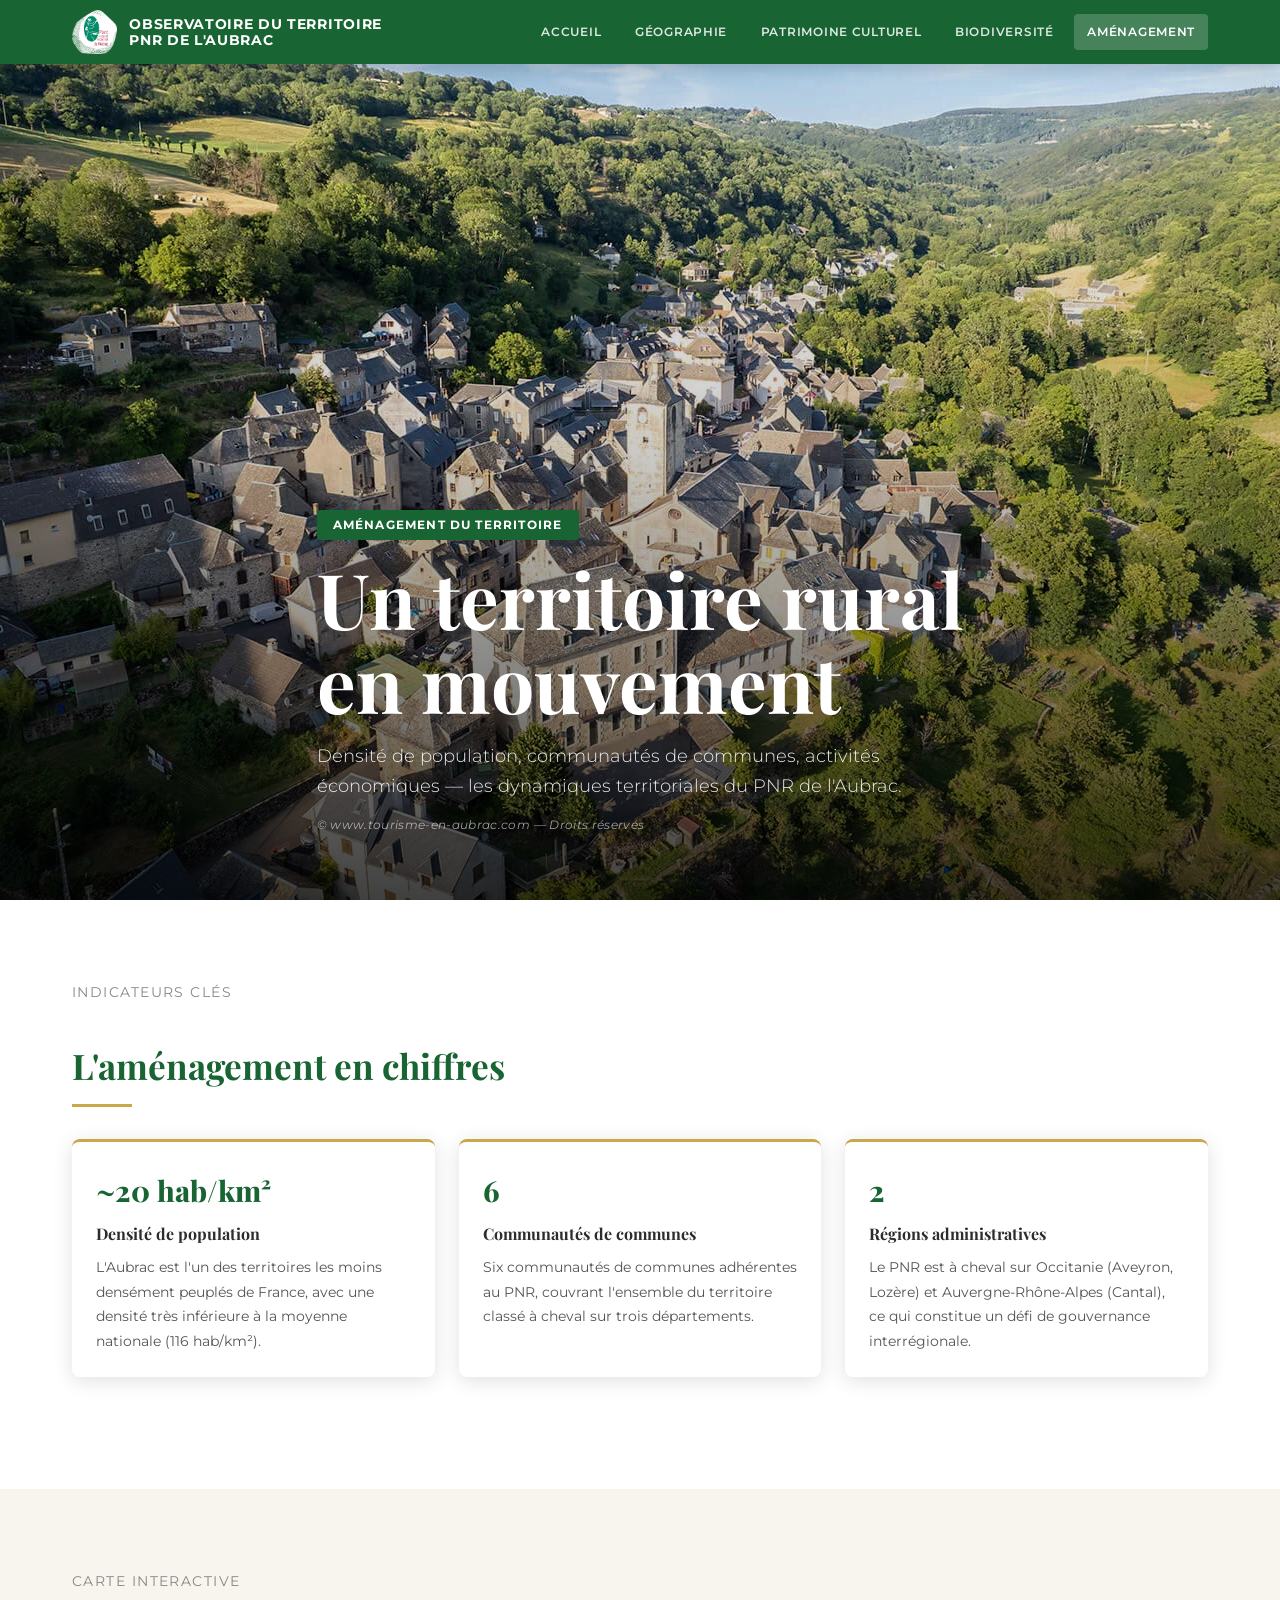
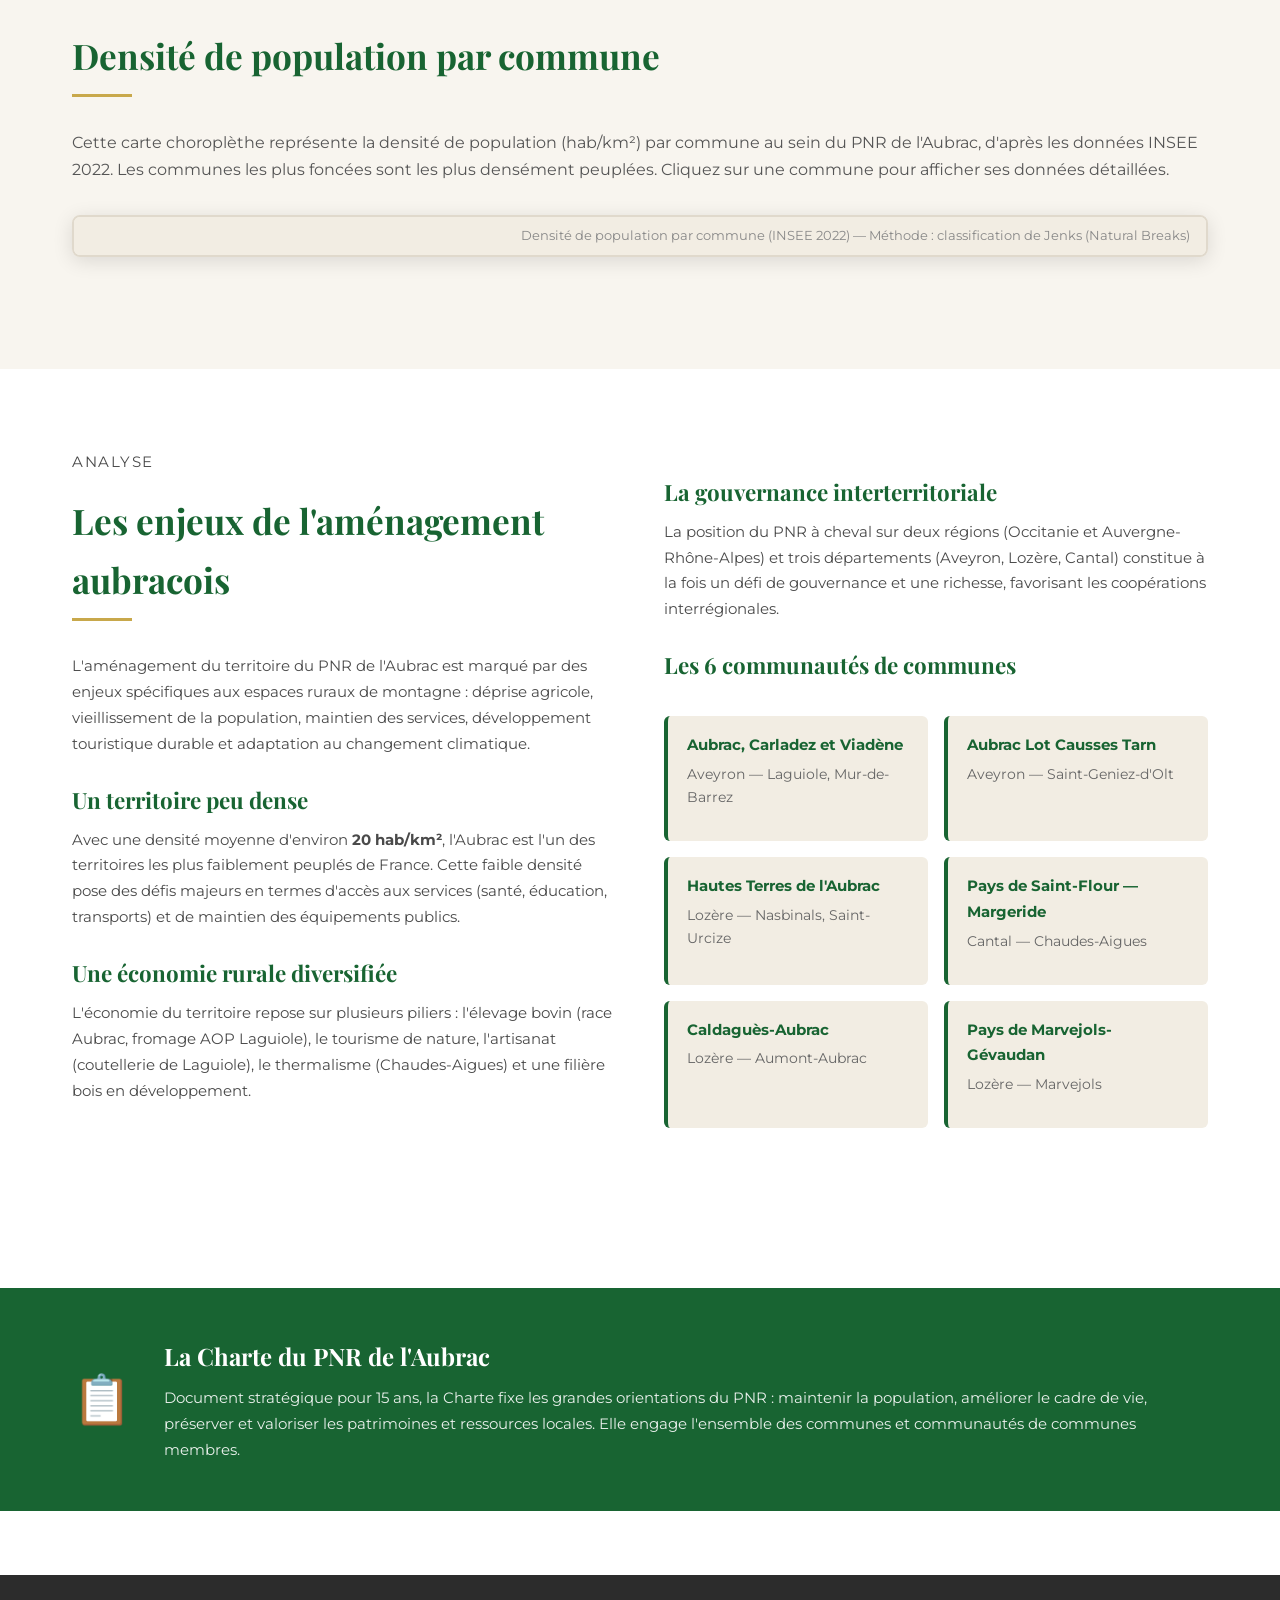
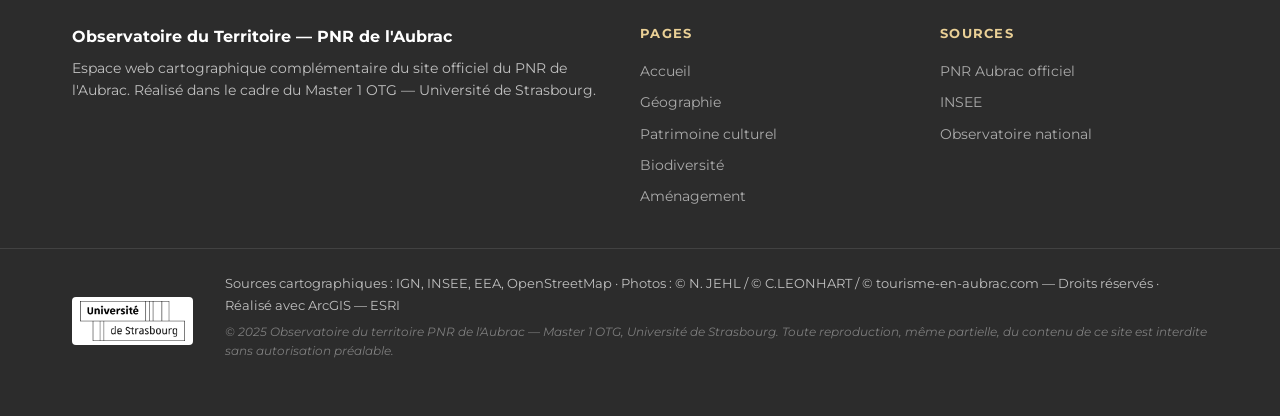
==== commit c5e33762: "Add files via upload" ====
--- a/amenagement.html
+++ b/amenagement.html
@@ -185,7 +185,7 @@
   <div class="footer-inner">
     <div class="footer-brand">
       <h4>Observatoire du Territoire — PNR de l'Aubrac</h4>
-      <p>Espace web cartographique complémentaire du site officiel du PNR de l'Aubrac. Réalisé dans le cadre du Master 2 OTG — Université de Strasbourg.</p>
+      <p>Espace web cartographique complémentaire du site officiel du PNR de l'Aubrac. Réalisé dans le cadre du Master 1 OTG — Université de Strasbourg.</p>
     </div>
     <div class="footer-links">
       <h5>Pages</h5>
@@ -207,7 +207,7 @@
       <img src="Universite_de_Strasbourg.png" alt="Université de Strasbourg" class="footer-unistra-logo">
       <div class="footer-bottom-text">
         <p>Sources cartographiques : IGN, INSEE, EEA, OpenStreetMap · Photos : © N. JEHL / © C.LEONHART / © tourisme-en-aubrac.com — Droits réservés · Réalisé avec ArcGIS — ESRI</p>
-        <p class="footer-copyright">© 2025 Observatoire du territoire PNR de l'Aubrac — Master 2 OTG, Université de Strasbourg. Toute reproduction, même partielle, du contenu de ce site est interdite sans autorisation préalable.</p>
+        <p class="footer-copyright">© 2025 Observatoire du territoire PNR de l'Aubrac — Master 1 OTG, Université de Strasbourg. Toute reproduction, même partielle, du contenu de ce site est interdite sans autorisation préalable.</p>
       </div>
     </div>
   </div>
--- a/style.css
+++ b/style.css
@@ -40,8 +40,8 @@
 .nav-logo img { height: 44px; width: auto; flex-shrink: 0; }
 .nav-links a {
   color: rgba(255,255,255,0.85); text-decoration: none;
-  padding: 0.5rem 1rem; border-radius: 4px;
-  font-size: 0.8rem; font-weight: 600; letter-spacing: 0.08em; text-transform: uppercase;
+  padding: 0.5rem 0.8rem; border-radius: 4px;
+  font-size: 0.75rem; font-weight: 600; letter-spacing: 0.06em; text-transform: uppercase;
   transition: var(--transition); white-space: nowrap;
 }
 .nav-links a:hover, .nav-links a.active {
@@ -161,7 +161,7 @@
 .footer-links a:hover { color: var(--blanc); }
 .footer-bottom { border-top: 1px solid rgba(255,255,255,0.1); margin-top: 2rem; padding-top: 1.5rem; }
 .footer-bottom-inner { display: flex; align-items: center; gap: 2rem; max-width: 1200px; margin: 0 auto; padding: 0 2rem; }
-.footer-unistra-logo { height: 48px; width: auto; filter: brightness(0) invert(1); opacity: 0.7; flex-shrink: 0; }
+.footer-unistra-logo { height: 48px; width: auto; background: white; padding: 4px 8px; border-radius: 4px; flex-shrink: 0; }
 .footer-bottom-text { flex: 1; }
 .footer-bottom-text p { font-size: 0.8rem; text-align: left; margin-bottom: 0.4rem; }
 .footer-copyright { font-size: 0.72rem !important; opacity: 0.55; font-style: italic; }
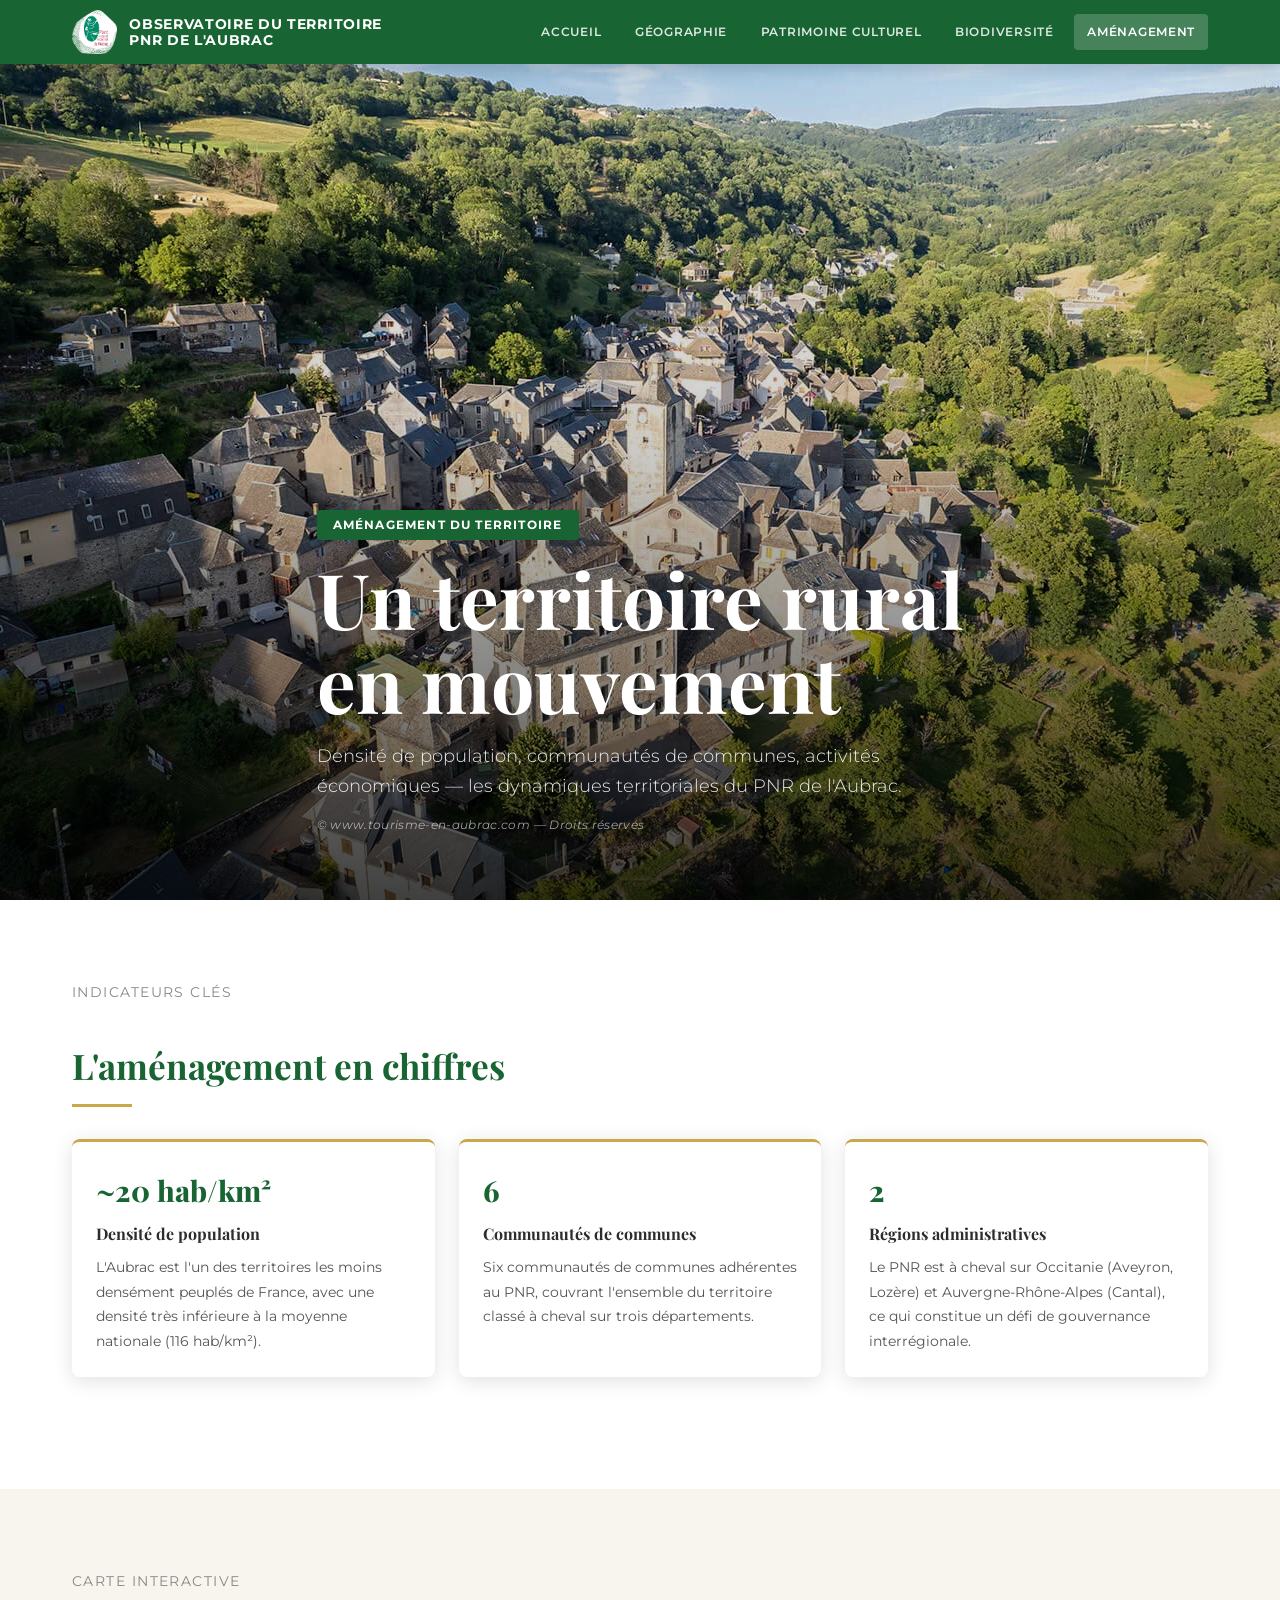
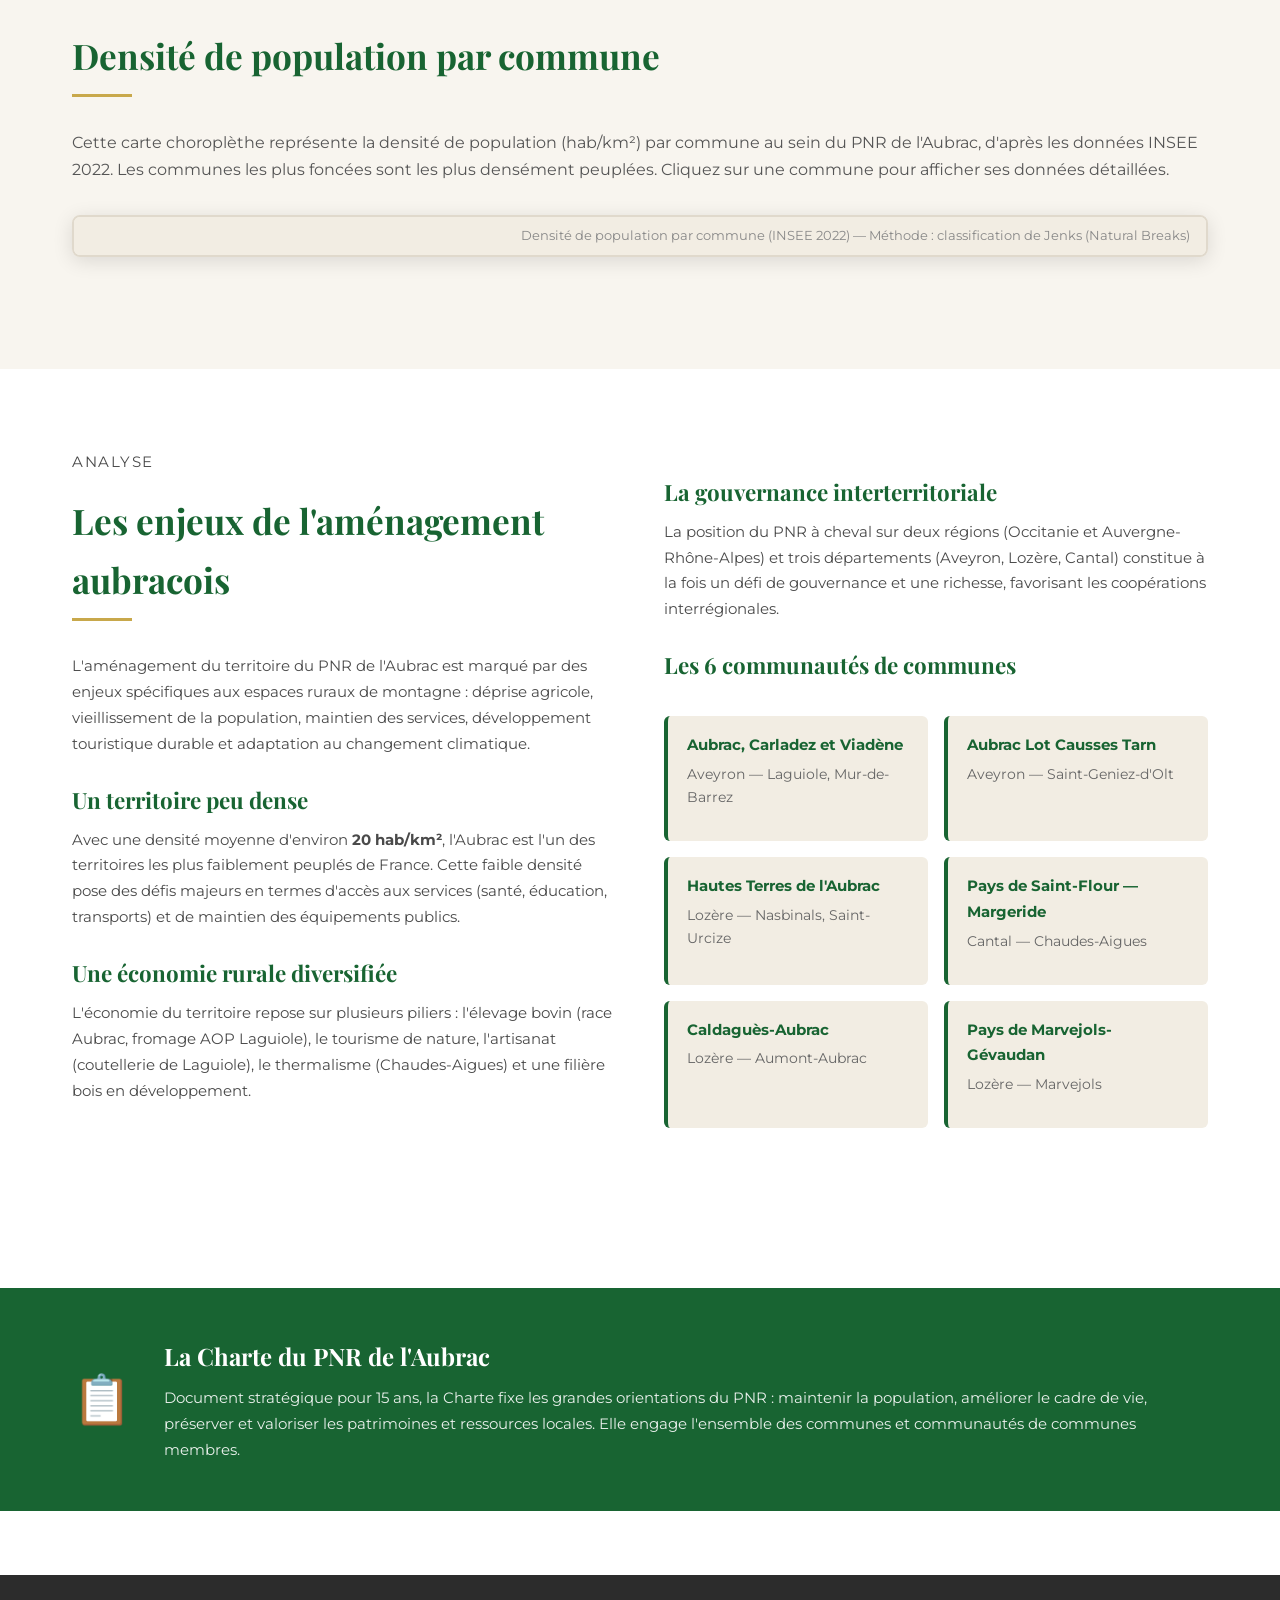
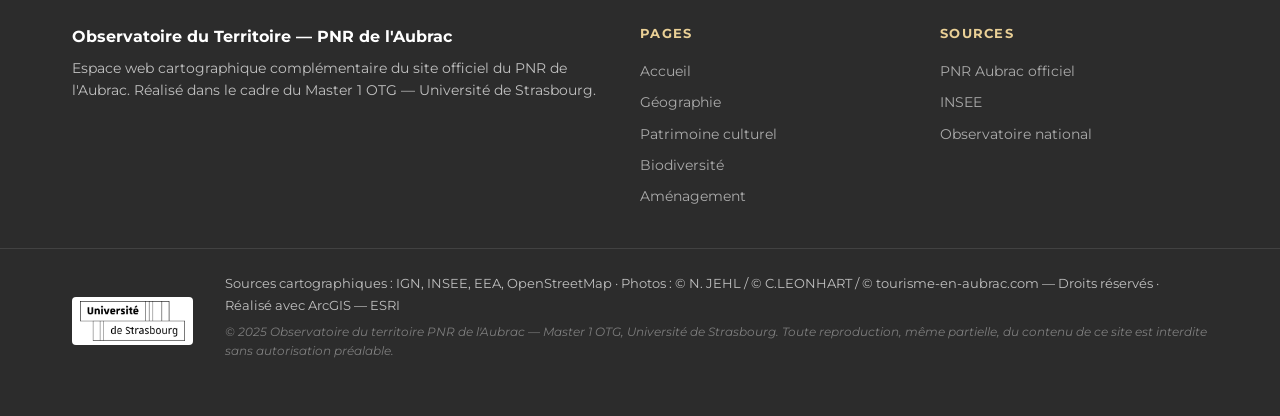
==== commit 41054f9a: "Add files via upload" ====
--- a/amenagement.html
+++ b/amenagement.html
@@ -204,7 +204,7 @@
   </div>
   <div class="footer-bottom">
     <div class="footer-bottom-inner">
-      <img src="Universite_de_Strasbourg.png" alt="Université de Strasbourg" class="footer-unistra-logo">
+      <img src="unistra.png" alt="Université de Strasbourg" class="footer-unistra-logo">
       <div class="footer-bottom-text">
         <p>Sources cartographiques : IGN, INSEE, EEA, OpenStreetMap · Photos : © N. JEHL / © C.LEONHART / © tourisme-en-aubrac.com — Droits réservés · Réalisé avec ArcGIS — ESRI</p>
         <p class="footer-copyright">© 2025 Observatoire du territoire PNR de l'Aubrac — Master 1 OTG, Université de Strasbourg. Toute reproduction, même partielle, du contenu de ce site est interdite sans autorisation préalable.</p>
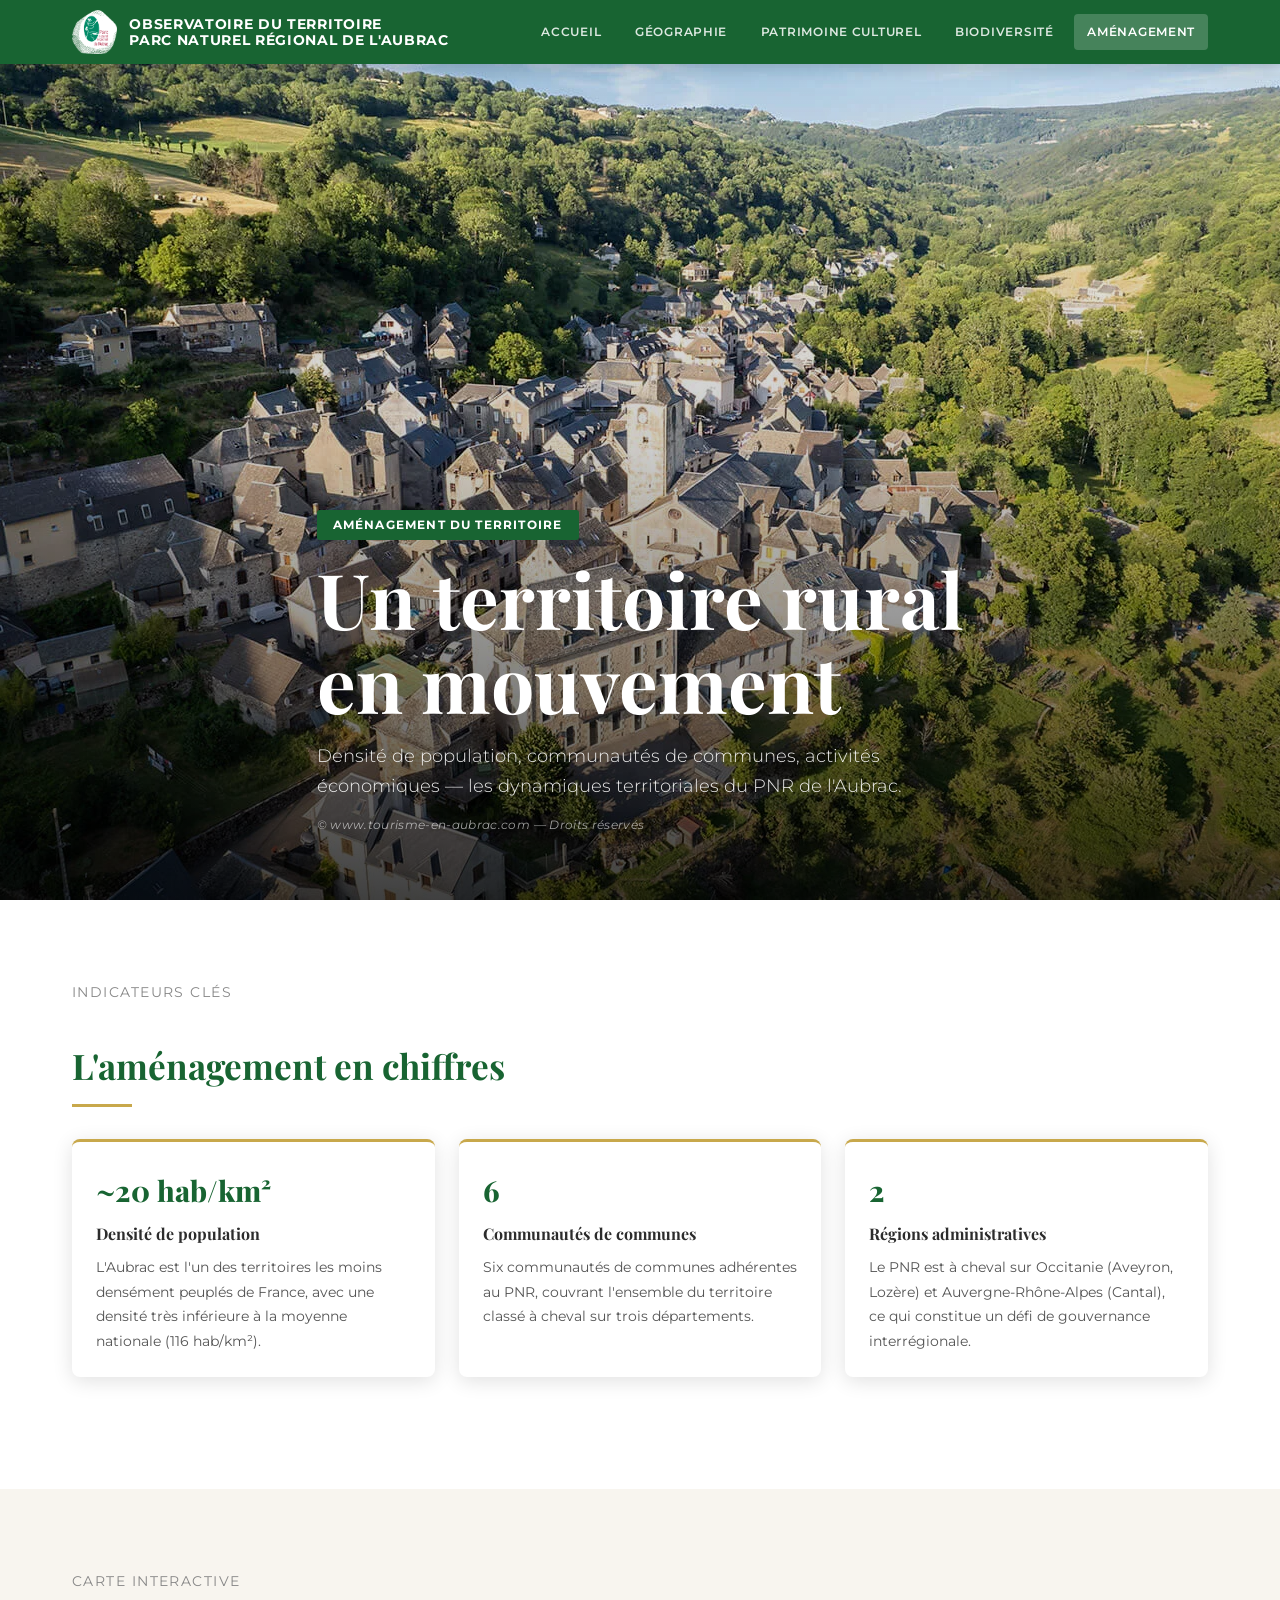
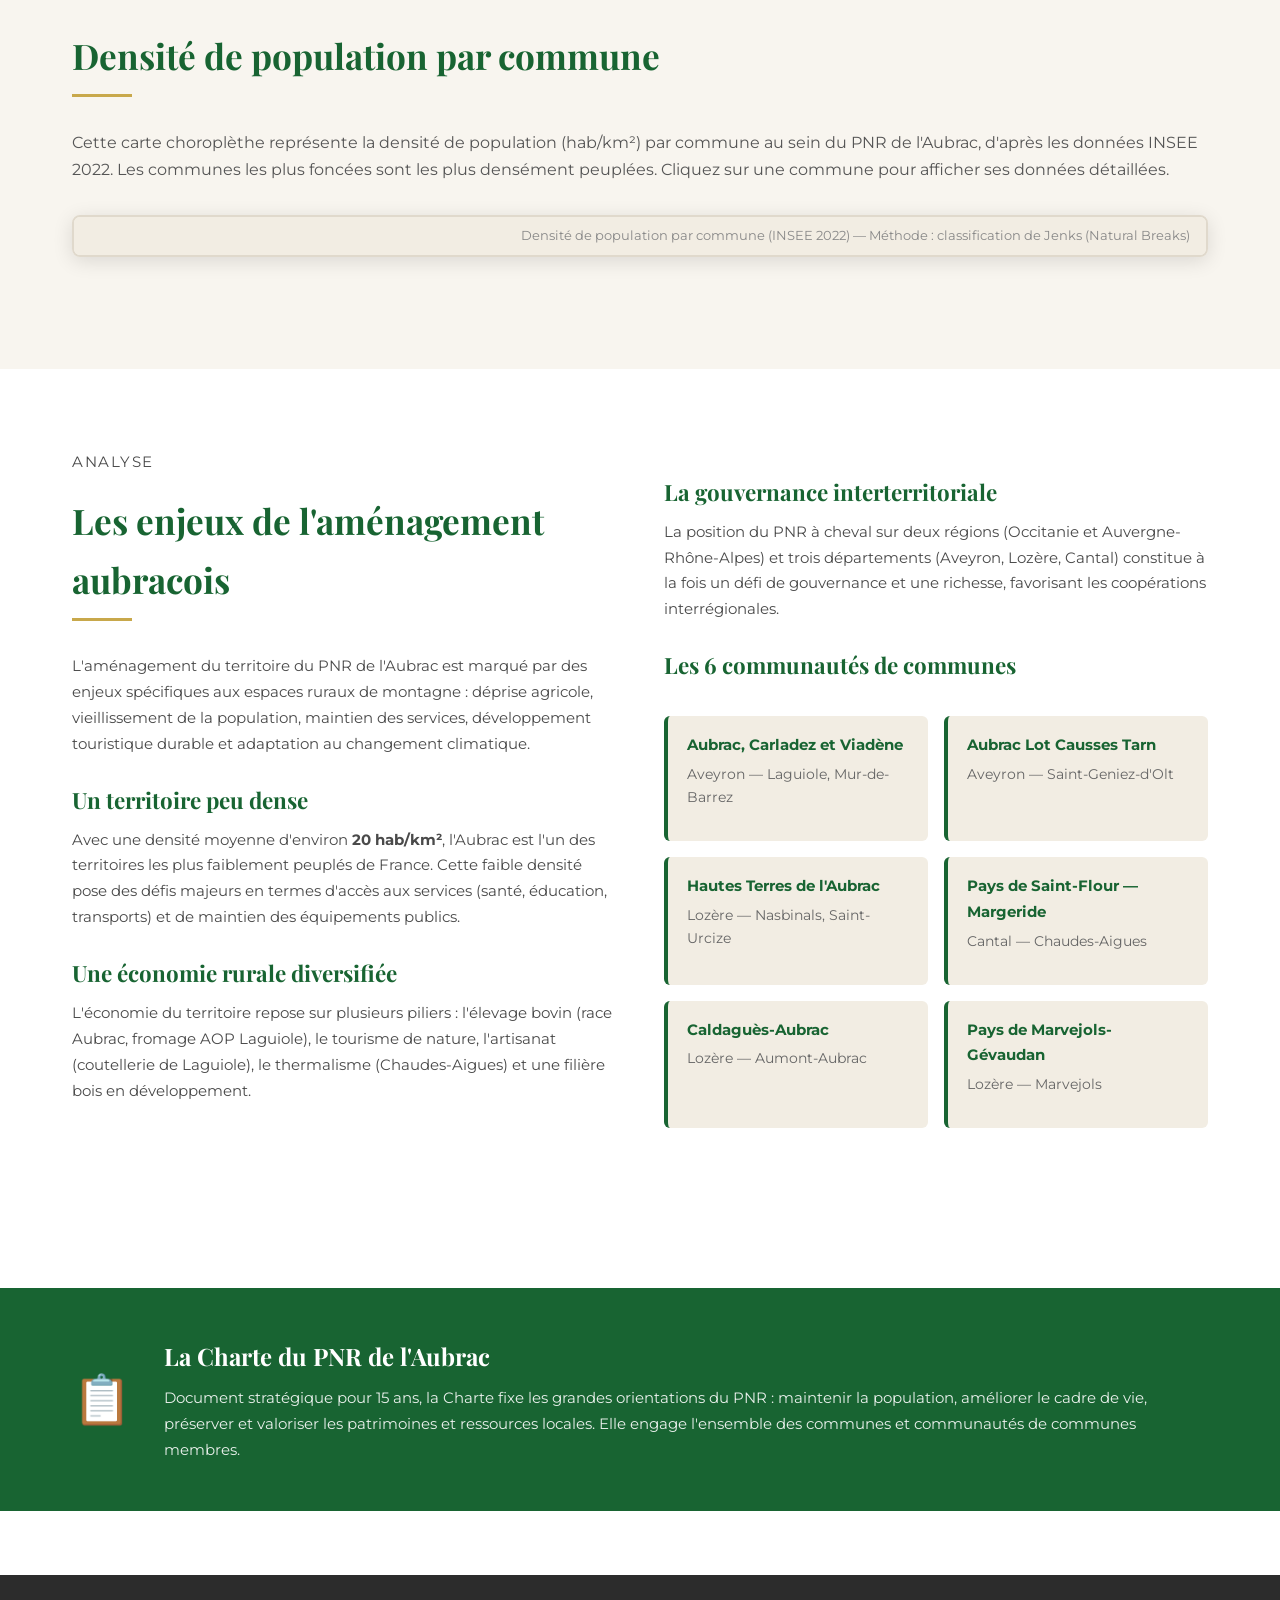
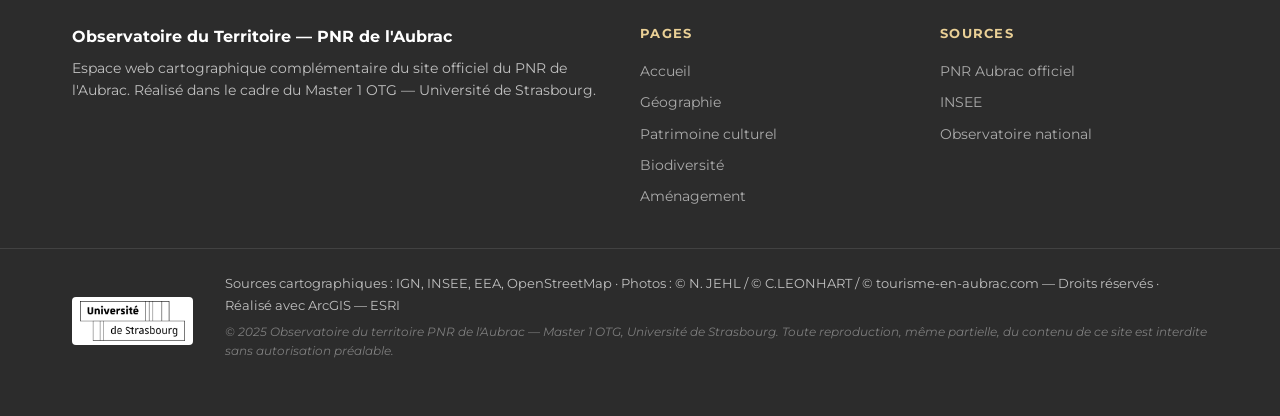
==== commit 1cde8a40: "Update navigation text for PNR Aubrac" ====
--- a/amenagement.html
+++ b/amenagement.html
@@ -3,7 +3,7 @@
 <head>
   <meta charset="UTF-8">
   <meta name="viewport" content="width=device-width, initial-scale=1.0">
-  <title>Aménagement — Observatoire PNR Aubrac</title>
+  <title>Aménagement — Observatoire Parc Naturel Régional de l'Aubrac</title>
   <link rel="stylesheet" href="style.css">
   <script type="module" src="https://js.arcgis.com/5.0/embeddable-components/"></script>
   <style>
@@ -60,7 +60,7 @@
   <div class="nav-inner">
     <a href="index.html" class="nav-logo">
       <img src="logo-pnr-aubrac.png" alt="Logo PNR Aubrac" style="height:44px; width:auto;">
-      <span>Observatoire du Territoire<br>PNR de l'Aubrac</span>
+      <span>Observatoire du Territoire<br>Parc Naturel Régional de l'Aubrac</span>
     </a>
     <div class="nav-links">
       <a href="index.html">Accueil</a>
--- a/style.css
+++ b/style.css
@@ -186,4 +186,6 @@
 .map-fullwidth {
   width: 100%;
   margin: 1rem 0 0;
+  padding: 0 2rem;
+  box-sizing: border-box;
 }
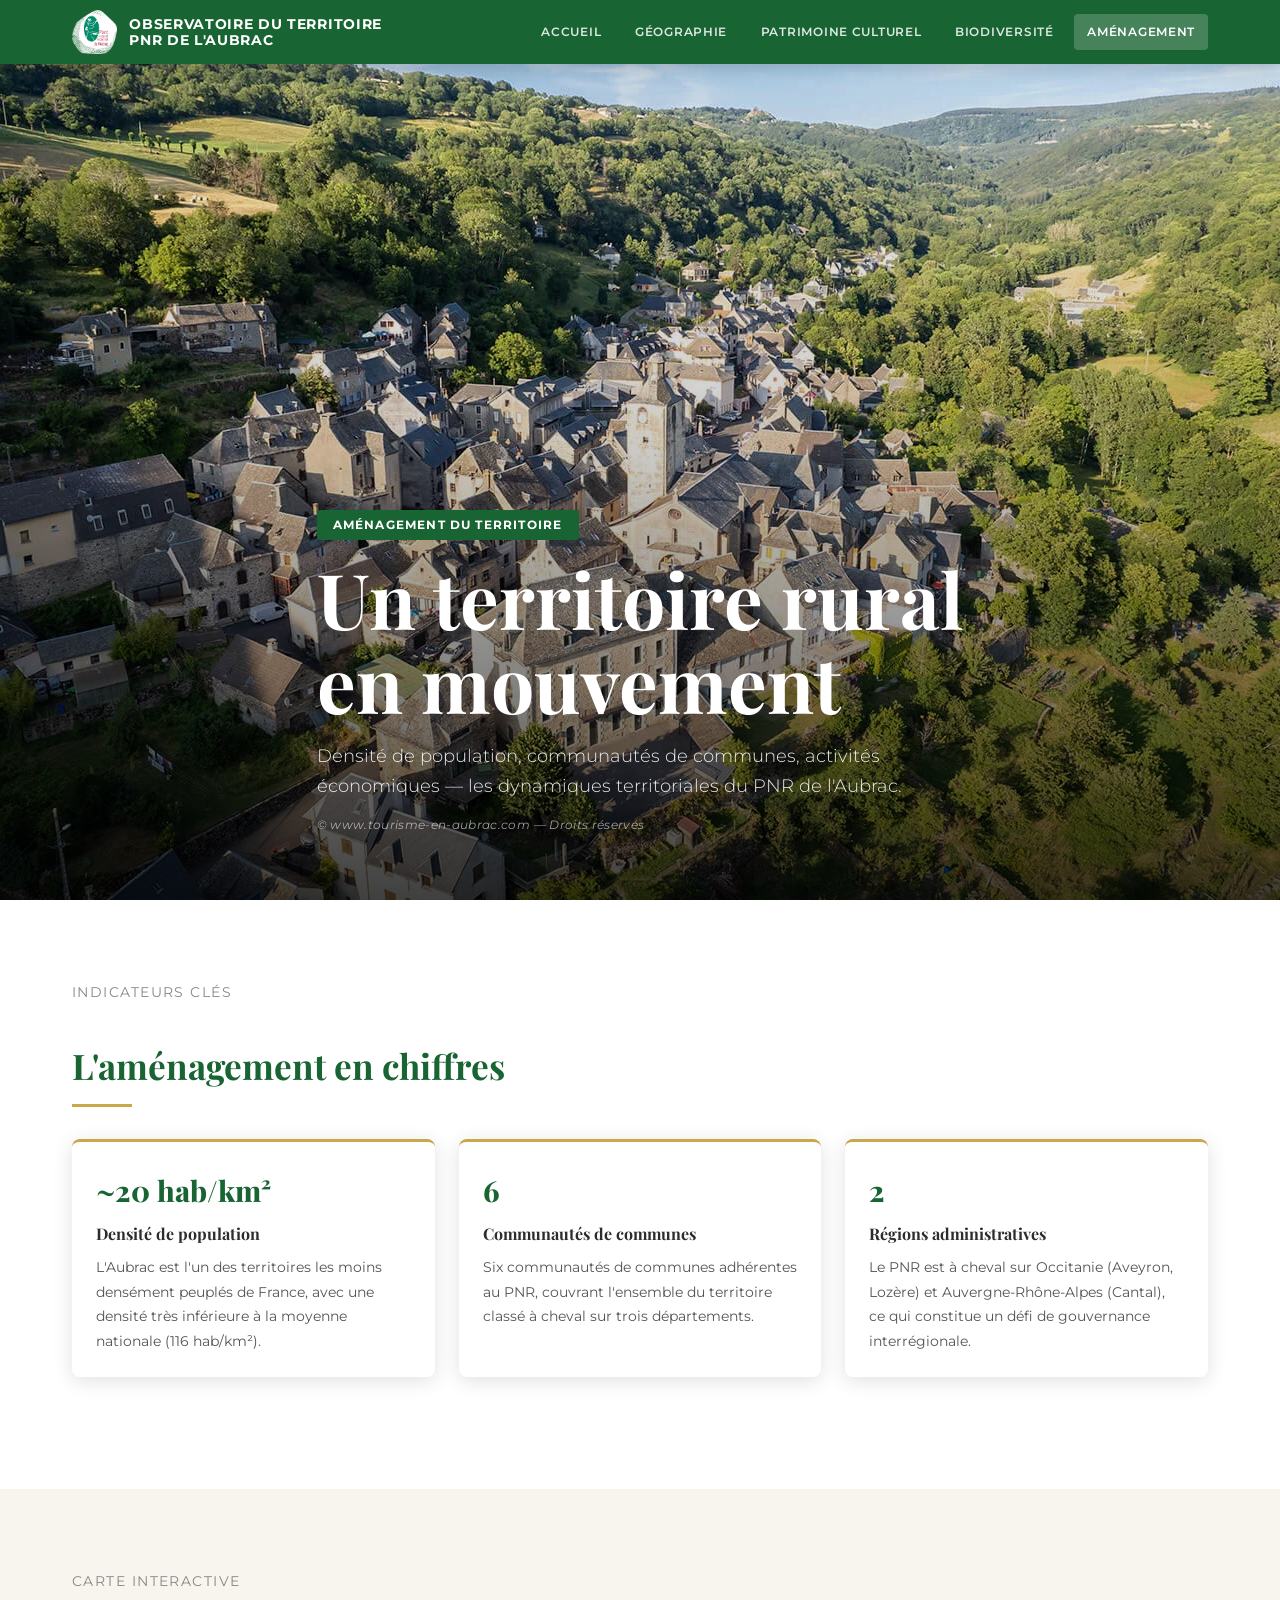
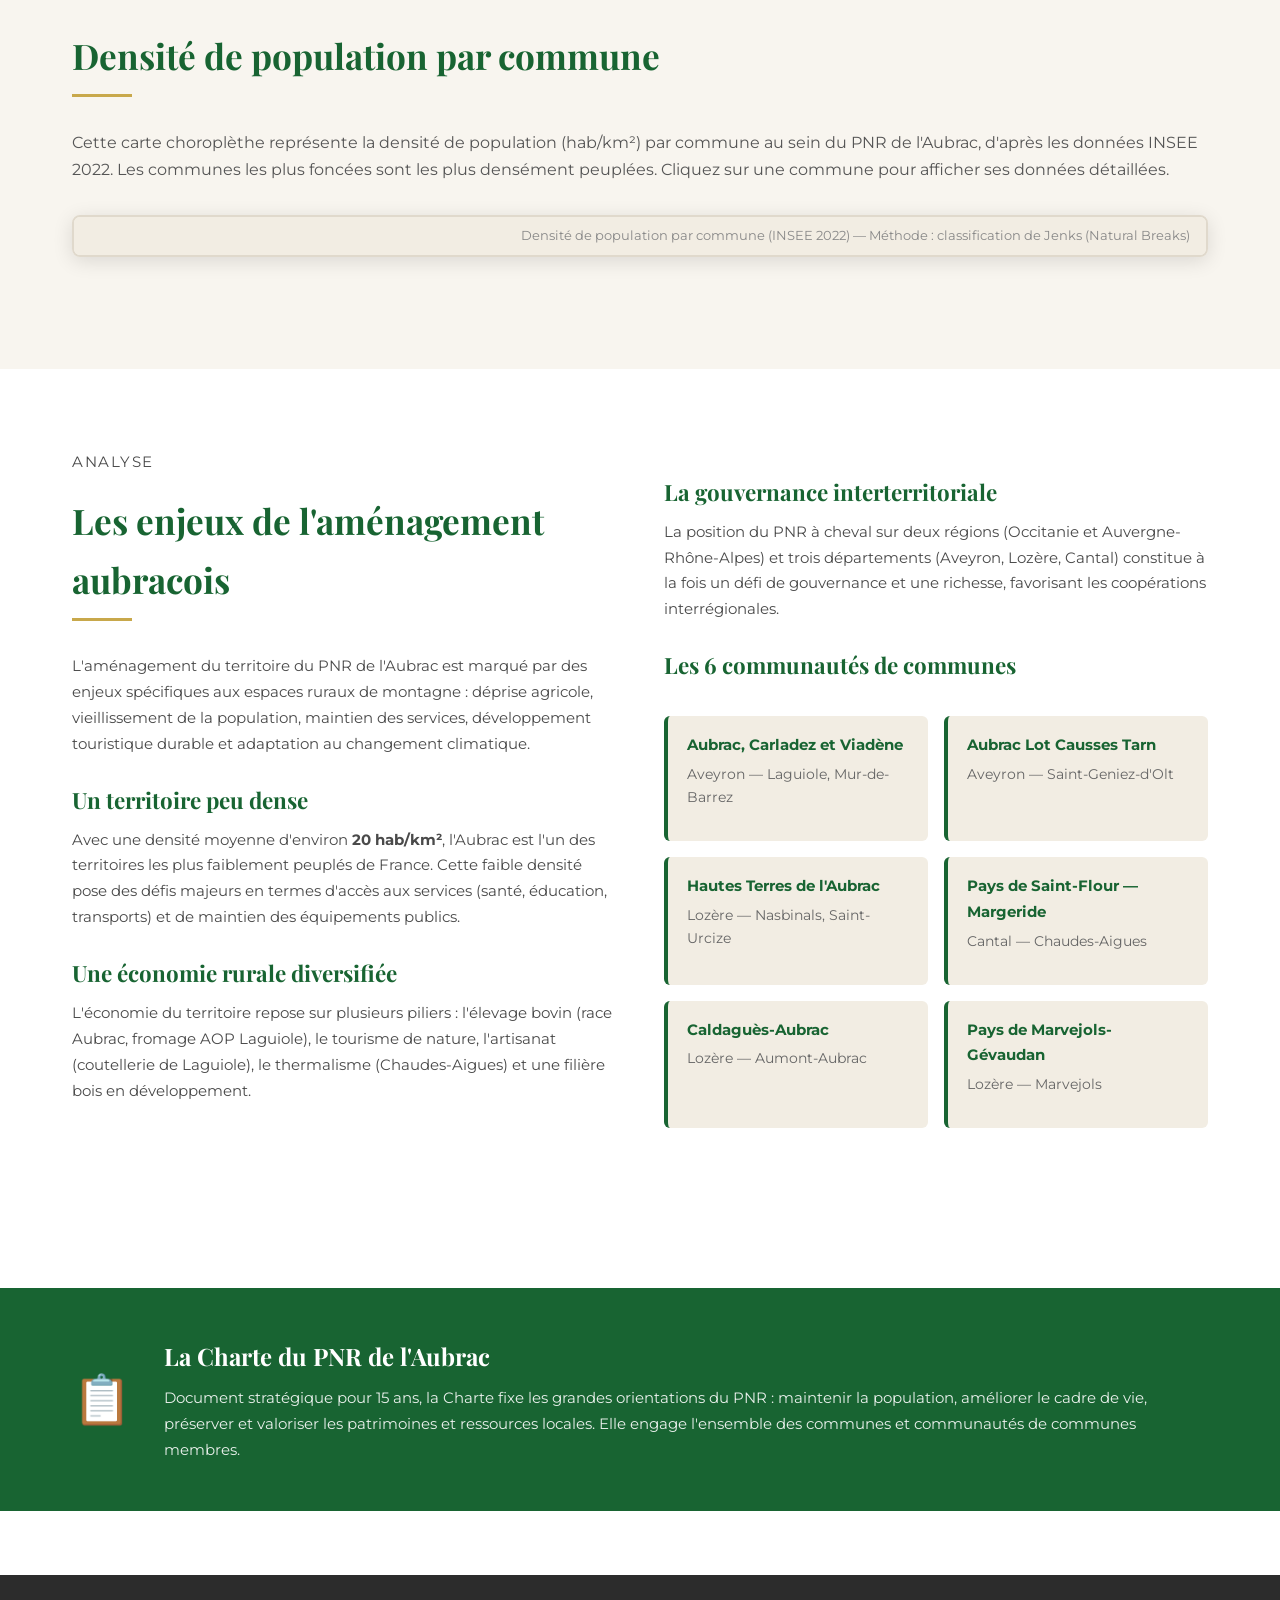
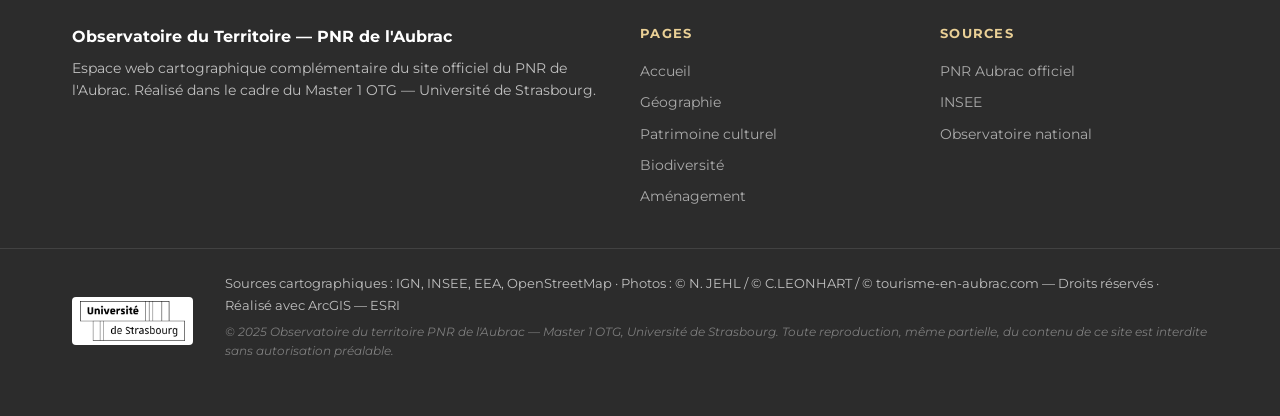
==== commit 75687f44: "Add files via upload" ====
--- a/amenagement.html
+++ b/amenagement.html
@@ -3,7 +3,7 @@
 <head>
   <meta charset="UTF-8">
   <meta name="viewport" content="width=device-width, initial-scale=1.0">
-  <title>Aménagement — Observatoire Parc Naturel Régional de l'Aubrac</title>
+  <title>Aménagement — Observatoire PNR Aubrac</title>
   <link rel="stylesheet" href="style.css">
   <script type="module" src="https://js.arcgis.com/5.0/embeddable-components/"></script>
   <style>
@@ -60,7 +60,7 @@
   <div class="nav-inner">
     <a href="index.html" class="nav-logo">
       <img src="logo-pnr-aubrac.png" alt="Logo PNR Aubrac" style="height:44px; width:auto;">
-      <span>Observatoire du Territoire<br>Parc Naturel Régional de l'Aubrac</span>
+      <span>Observatoire du Territoire<br>PNR de l'Aubrac</span>
     </a>
     <div class="nav-links">
       <a href="index.html">Accueil</a>
@@ -171,7 +171,8 @@
 </section>
 
 <!-- CHARTE PNR -->
-<div class="info-band">
+<a href="https://www.parc-naturel-aubrac.fr/le-parc/charte-parc/" target="_blank" style="text-decoration:none;">
+<div class="info-band" style="cursor:pointer; transition: filter 0.2s;" onmouseover="this.style.filter='brightness(1.15)'" onmouseout="this.style.filter='brightness(1)'">
   <div class="container">
     <div class="info-band-icon">📋</div>
     <div>
@@ -180,6 +181,7 @@
     </div>
   </div>
 </div>
+</a>
 
 <footer>
   <div class="footer-inner">
--- a/style.css
+++ b/style.css
@@ -61,6 +61,41 @@
   background: linear-gradient(to top, rgba(0,0,0,0.75) 0%, rgba(0,0,0,0.2) 50%, transparent 100%);
 }
 .hero-content { position: relative; max-width: 1200px; margin: 0 auto; padding: 0 2rem; color: var(--blanc); }
+.hero-content-center {
+  text-align: center;
+  width: 100%;
+  max-width: 100%;
+  margin: 0;
+  padding: 0 2rem;
+  display: flex;
+  flex-direction: column;
+  align-items: center;
+}
+.hero-title-main {
+  font-family: 'Playfair Display', serif;
+  font-size: clamp(2rem, 5vw, 4.5rem);
+  line-height: 1.1;
+  margin-bottom: 0.6rem;
+  white-space: nowrap;
+  text-shadow: 0 2px 10px rgba(0,0,0,0.4);
+}
+.hero-title-sub {
+  font-size: clamp(1.1rem, 2.5vw, 1.6rem);
+  font-weight: 400;
+  letter-spacing: 0.08em;
+  text-transform: uppercase;
+  opacity: 0.9;
+  margin-bottom: 1.5rem;
+  text-align: center;
+  width: 100%;
+}
+.hero-desc {
+  font-size: 1rem;
+  max-width: 640px;
+  margin: 0 auto 0.5rem;
+  opacity: 0.85;
+  font-weight: 300;
+}
 .hero-tag {
   display: inline-block; background: var(--vert); color: var(--blanc);
   padding: 0.3rem 1rem; border-radius: 3px;
